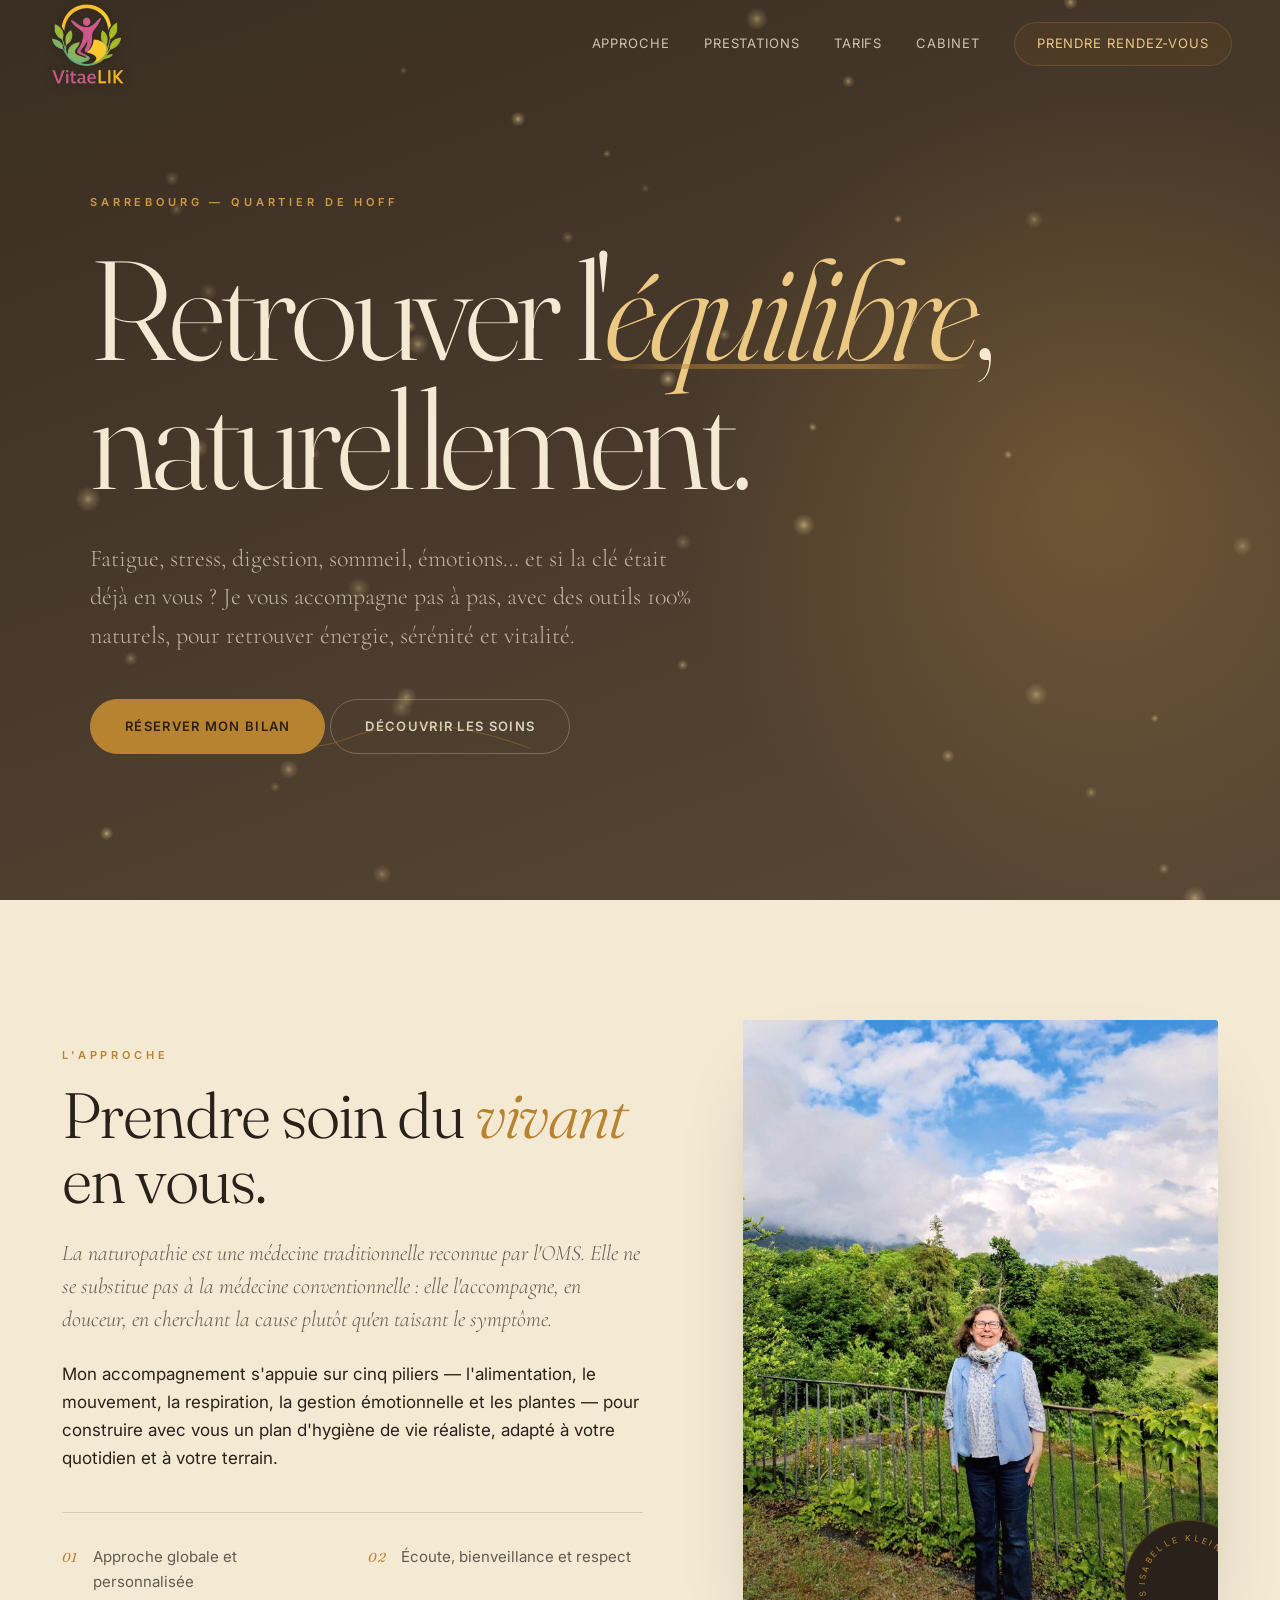
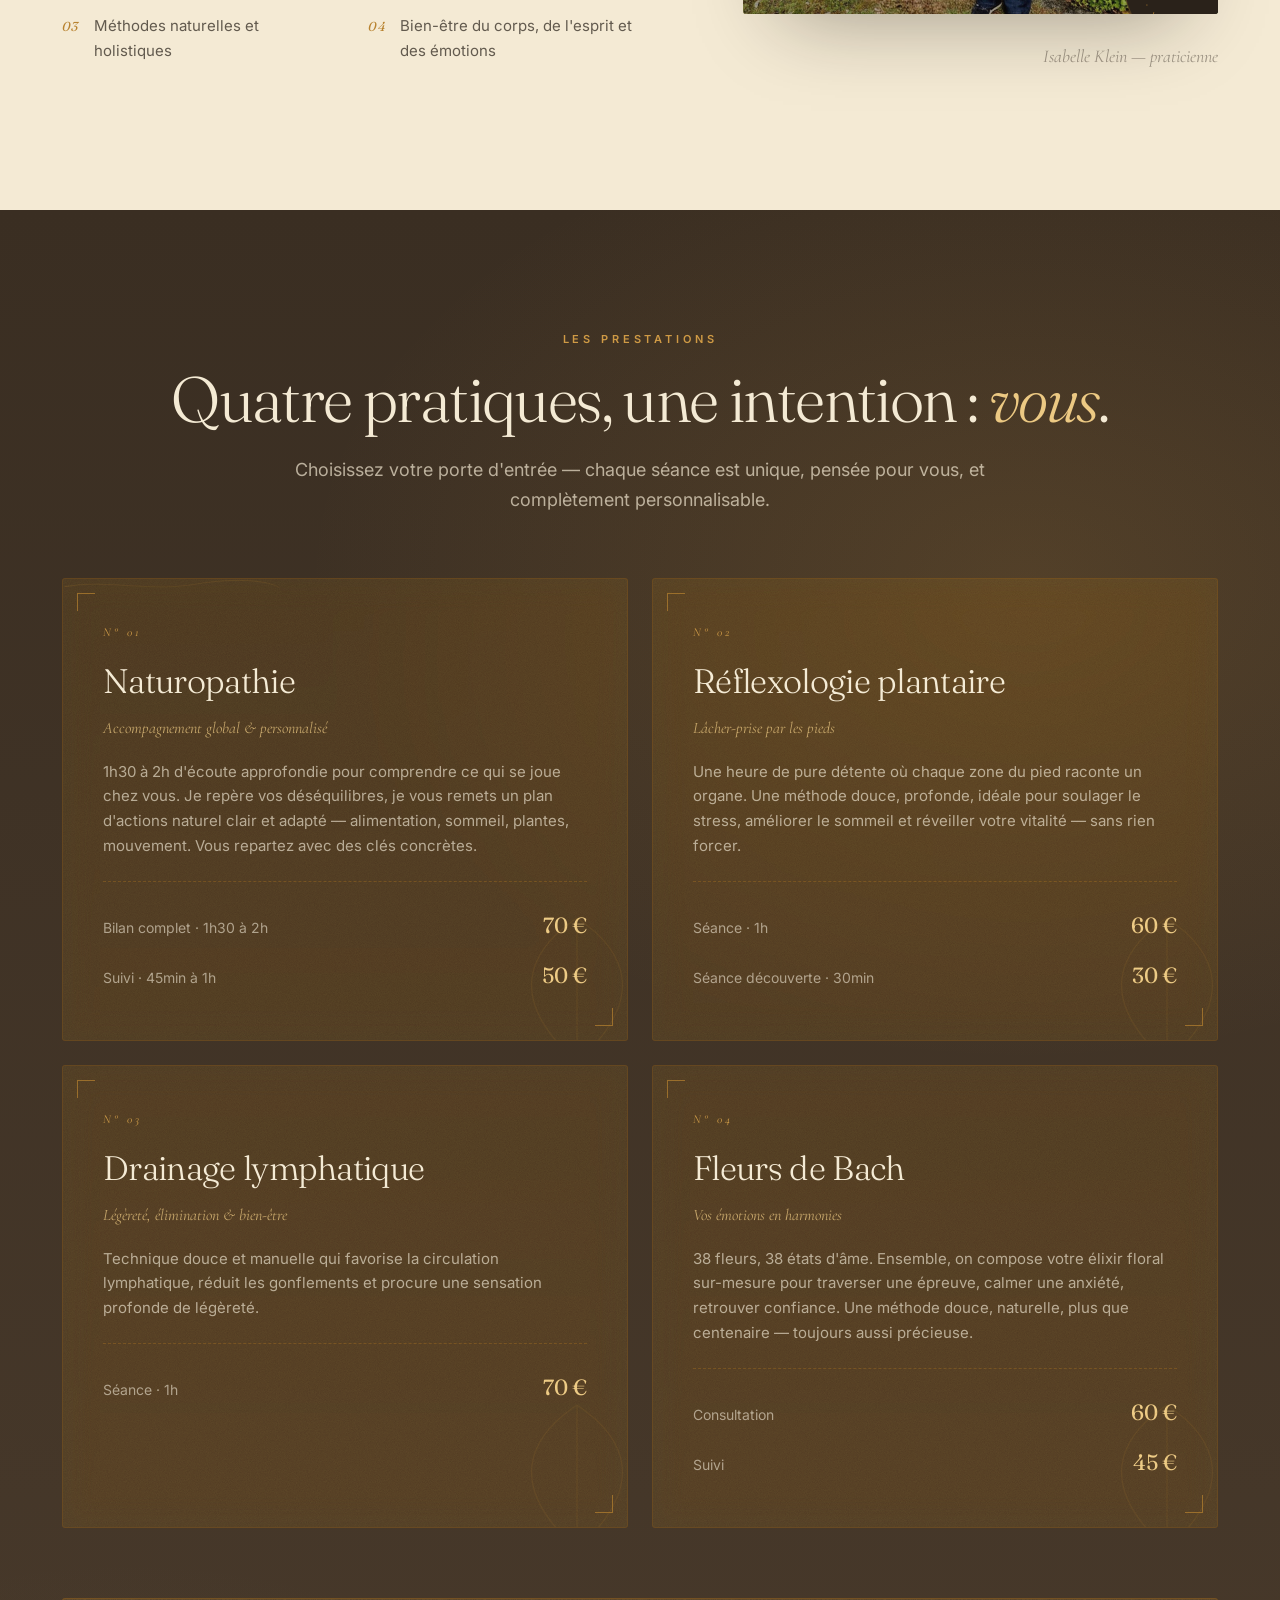
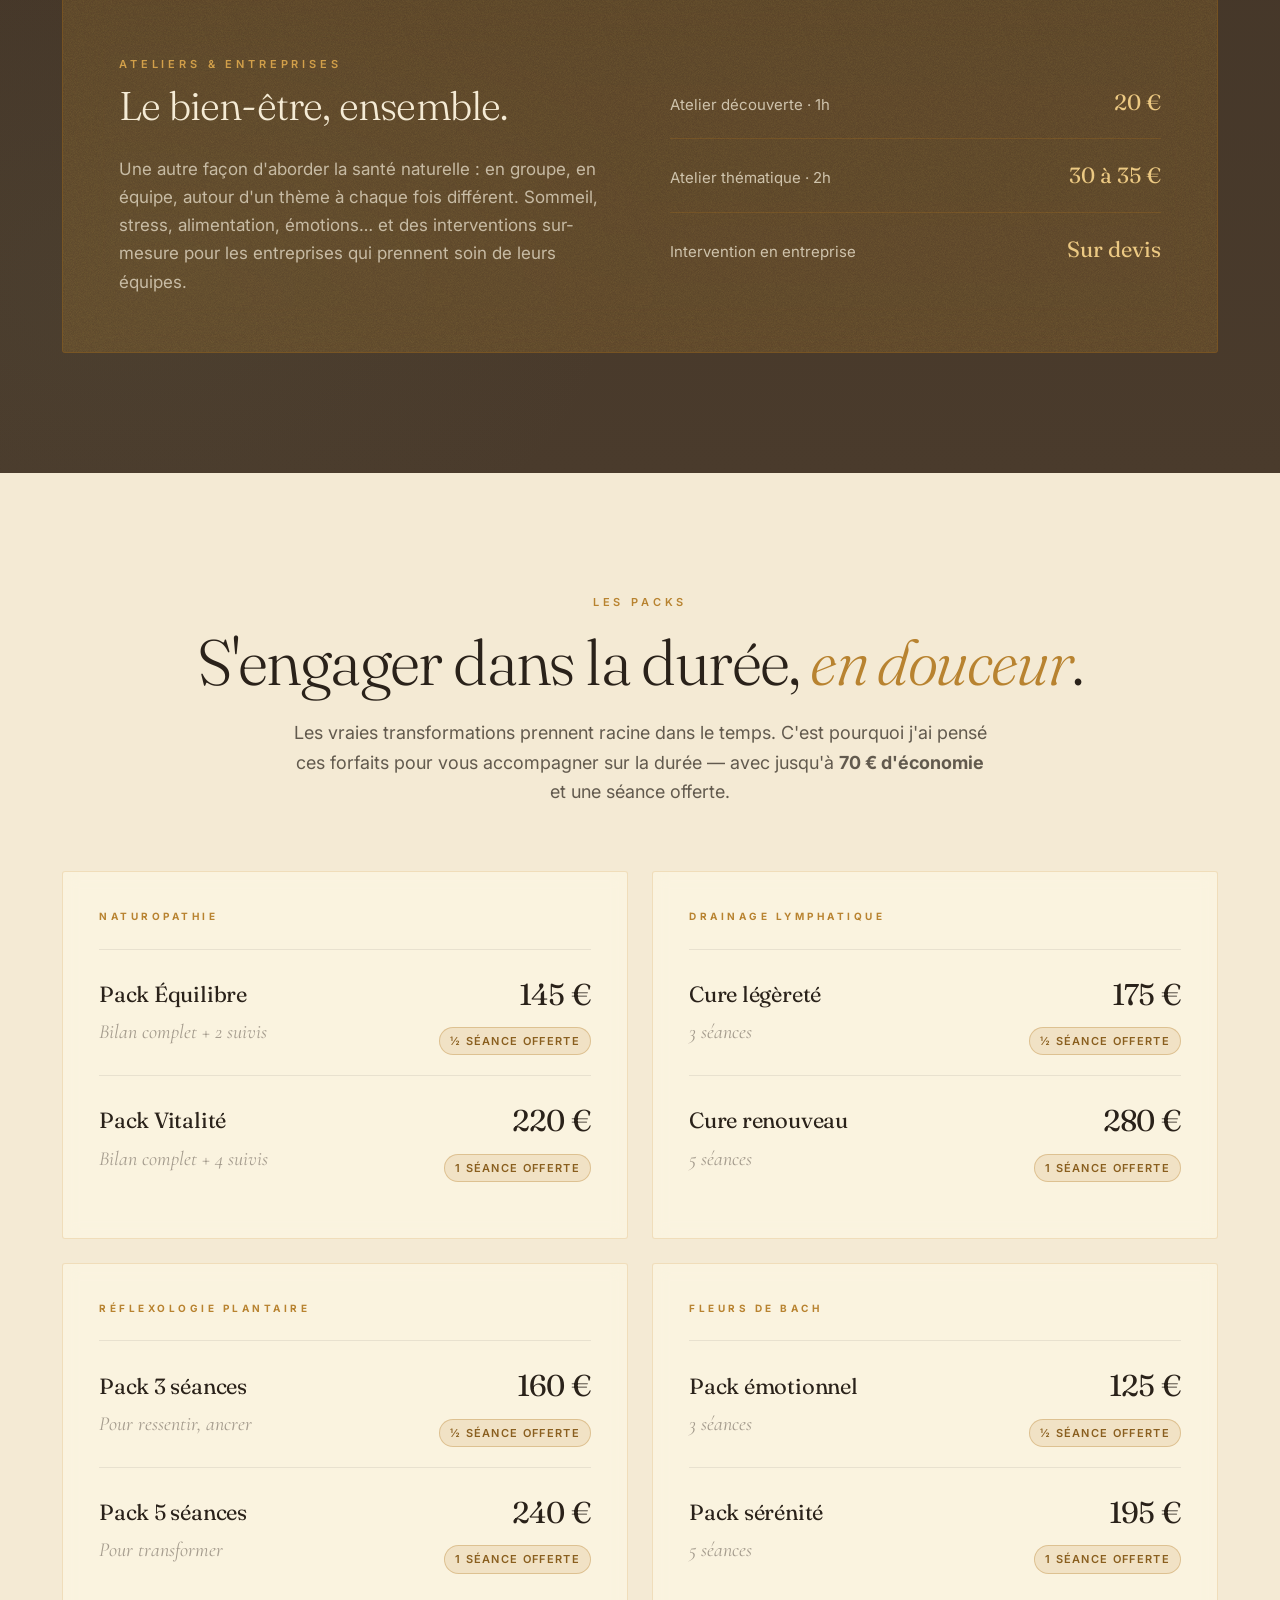
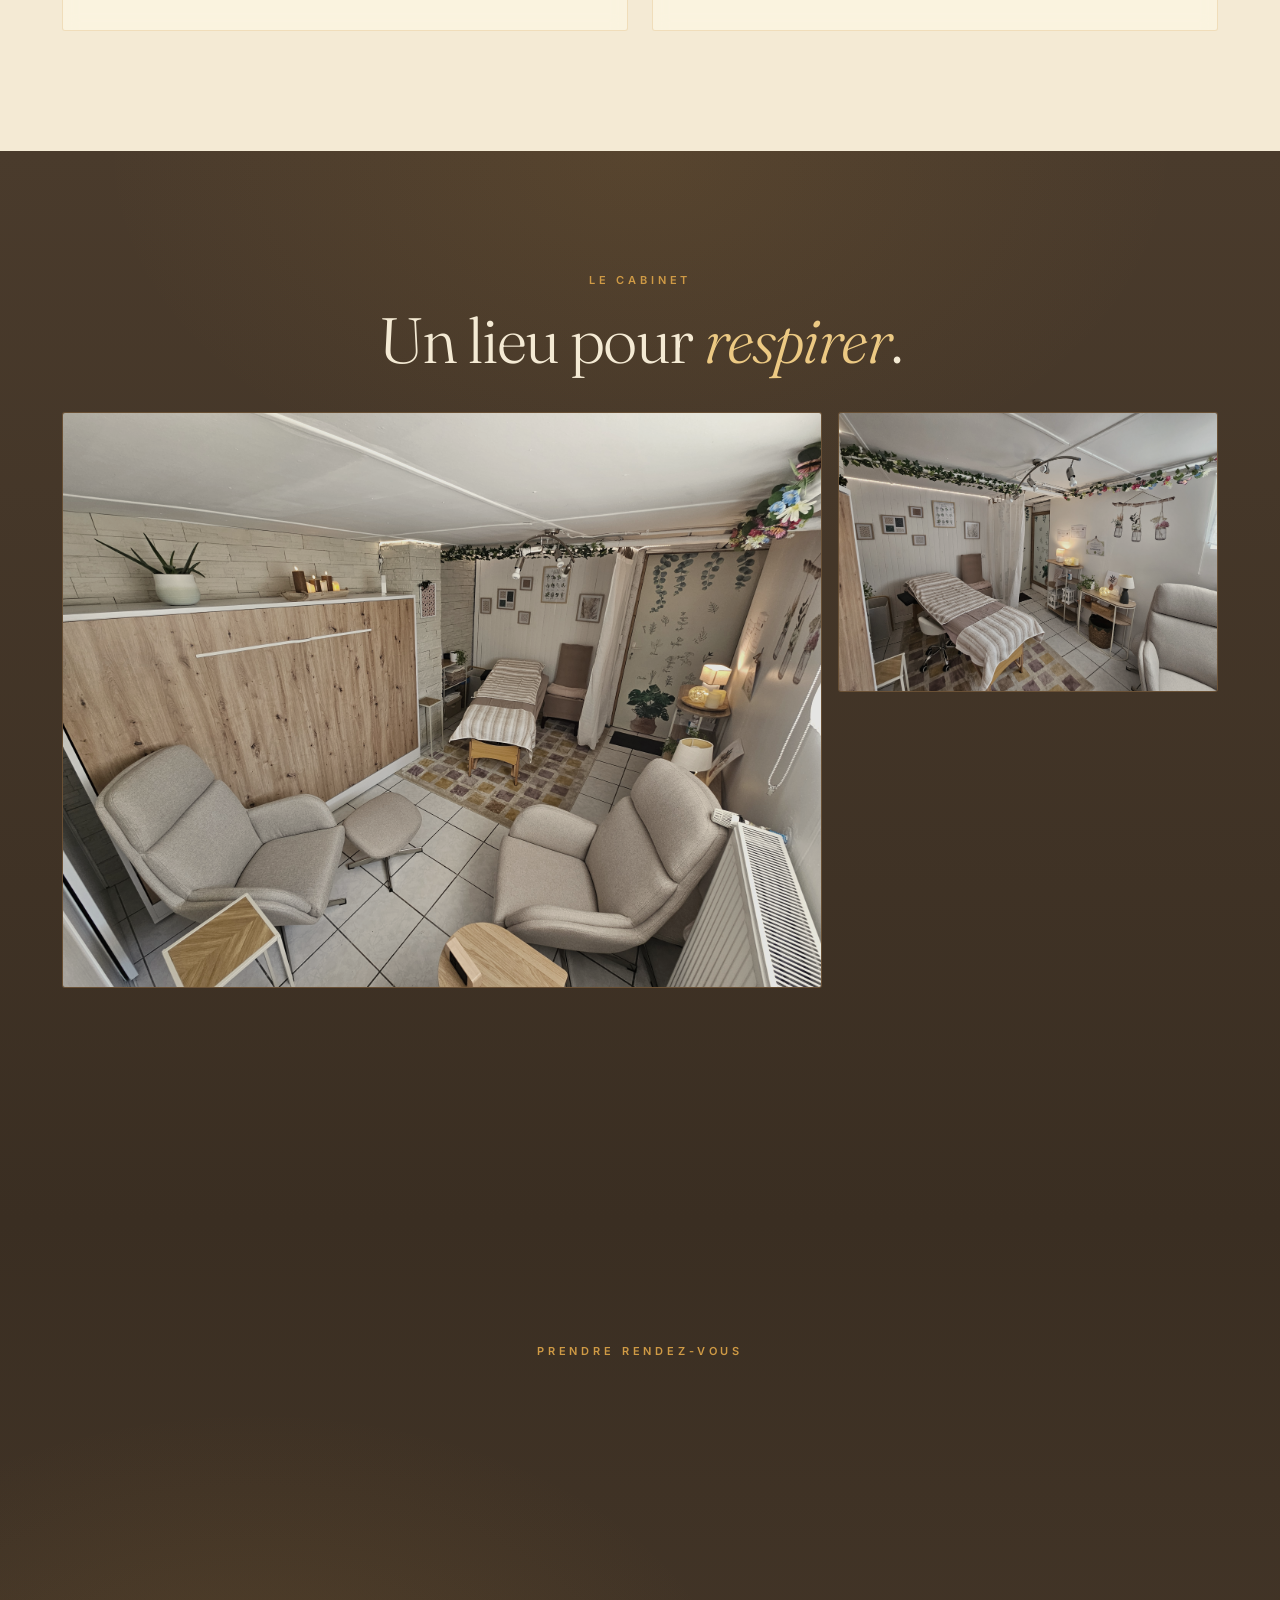
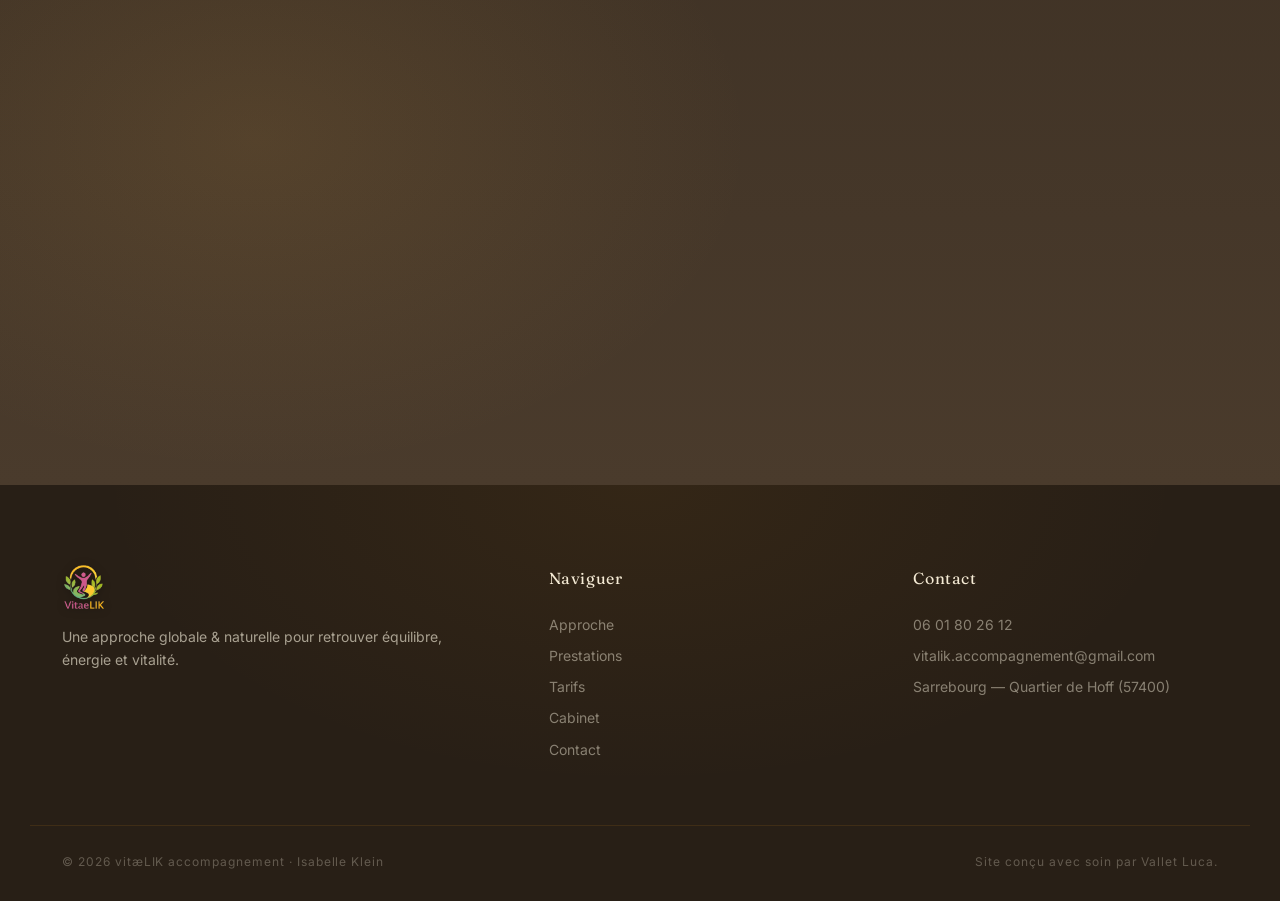
==== index.html @ 21c3e611 "add v4" ====
<!DOCTYPE html>
<html lang="fr">
<head>
  <meta charset="UTF-8" />
  <meta name="viewport" content="width=device-width, initial-scale=1.0" />
  <title>vitæLIK accompagnement — Isabelle Klein · Naturopathie & bien-être · Sarrebourg</title>
  <meta name="description" content="Naturopathie, réflexologie plantaire, drainage lymphatique et Fleurs de Bach à Sarrebourg. Un accompagnement global et naturel pour retrouver équilibre, énergie et vitalité." />
  <link rel="icon" type="image/png" href="img/logo-vitaelik.png" />
  <link rel="preconnect" href="https://fonts.googleapis.com" />
  <link rel="preconnect" href="https://fonts.gstatic.com" crossorigin />
  <link href="https://fonts.googleapis.com/css2?family=Fraunces:opsz,wght@9..144,300;9..144,400;9..144,500;9..144,600&family=Inter:wght@300;400;500;600&family=Cormorant+Garamond:ital,wght@0,300;0,400;1,300&display=swap" rel="stylesheet" />
  <link rel="stylesheet" href="styles.css" />
</head>
<body>

  <!-- Curseur lumineux qui suit la souris -->
  <div class="cursor-light" id="cursorLight" aria-hidden="true"></div>

  <!-- Pollen flottant -->
  <canvas class="pollen-canvas" id="pollenCanvas" aria-hidden="true"></canvas>

  <!-- Grain / texture minérale -->
  <div class="grain" aria-hidden="true"></div>

  <!-- Feuilles flottantes en fond -->
  <div class="leaves-bg" aria-hidden="true">
    <svg class="leaf leaf-1" viewBox="0 0 100 100"><path d="M50 5 C 80 25, 95 55, 50 95 C 5 55, 20 25, 50 5 Z M50 5 L50 95" /></svg>
    <svg class="leaf leaf-2" viewBox="0 0 100 100"><path d="M50 5 C 80 25, 95 55, 50 95 C 5 55, 20 25, 50 5 Z M50 5 L50 95" /></svg>
    <svg class="leaf leaf-3" viewBox="0 0 100 100"><path d="M50 5 C 80 25, 95 55, 50 95 C 5 55, 20 25, 50 5 Z M50 5 L50 95" /></svg>
  </div>

  <!-- Header -->
  <header class="site-header">
    <a href="#accueil" class="brand">
      <img src="img/logo-vitaelik.png" alt="VitaeLIK accompagnement" class="brand-logo" />
    </a>
    <nav class="site-nav">
      <a href="#approche">Approche</a>
      <a href="#prestations">Prestations</a>
      <a href="#tarifs">Tarifs</a>
      <a href="#cabinet">Cabinet</a>
      <a href="#contact" class="nav-cta">Prendre rendez-vous</a>
    </nav>
    <button class="nav-burger" id="navBurger" aria-label="Menu">
      <span></span><span></span><span></span>
    </button>
  </header>

  <!-- HERO -->
  <section class="hero" id="accueil">
    <div class="hero-inner">
      <p class="eyebrow reveal">Sarrebourg — Quartier de Hoff</p>
      <h1 class="hero-title">
        <span class="reveal">Retrouver l'</span><em class="reveal delay-1">équilibre</em><span class="reveal delay-2">,</span><br/>
        <span class="reveal delay-3">naturellement.</span>
      </h1>
      <p class="hero-sub reveal delay-4">
        Fatigue, stress, digestion, sommeil, émotions… et si la clé était déjà en vous&nbsp;? Je vous accompagne pas à pas, avec des outils 100% naturels, pour retrouver énergie, sérénité et vitalité.
      </p>
      <div class="hero-cta reveal delay-5">
        <a href="#contact" class="btn btn-primary">Réserver mon bilan</a>
        <a href="#prestations" class="btn btn-ghost">Découvrir les soins</a>
      </div>

      <!-- Trait dessiné main -->
      <svg class="hand-line hand-line-hero" viewBox="0 0 600 80" aria-hidden="true">
        <path d="M5 50 C 100 10, 200 80, 300 40 S 500 20, 595 55" />
      </svg>
    </div>
  </section>

  <!-- APPROCHE -->
  <section class="section approche" id="approche">
    <div class="container two-col">
      <div class="col-text">
        <p class="eyebrow">L'approche</p>
        <h2 class="section-title">Prendre soin du <em>vivant</em> en vous.</h2>
        <p class="lede">
          La naturopathie est une médecine traditionnelle reconnue par l'OMS. Elle ne se substitue pas à la médecine conventionnelle&nbsp;: elle l'accompagne, en douceur, en cherchant la cause plutôt qu'en taisant le symptôme.
        </p>
        <p>
          Mon accompagnement s'appuie sur cinq piliers — l'alimentation, le mouvement, la respiration, la gestion émotionnelle et les plantes — pour construire avec vous un plan d'hygiène de vie réaliste, adapté à votre quotidien et à votre terrain.
        </p>

        <ul class="pillars">
          <li><span>01</span>Approche globale et personnalisée</li>
          <li><span>02</span>Écoute, bienveillance et respect</li>
          <li><span>03</span>Méthodes naturelles et holistiques</li>
          <li><span>04</span>Bien-être du corps, de l'esprit et des émotions</li>
        </ul>
      </div>

      <div class="col-portrait">
        <div class="portrait-frame">
          <img src="img/IsabelleKlein.jpg" alt="Isabelle Klein, naturopathe à Sarrebourg" />
          <div class="portrait-stamp">
            <svg viewBox="0 0 120 120">
              <defs>
                <path id="circlePath" d="M 60,60 m -48,0 a 48,48 0 1,1 96,0 a 48,48 0 1,1 -96,0" />
              </defs>
              <text font-size="9" letter-spacing="3" fill="currentColor">
                <textPath href="#circlePath">ISABELLE KLEIN · PRATICIENNE · vitæK · SARREBOURG · </textPath>
              </text>
            </svg>
          </div>
        </div>
        <p class="portrait-caption">Isabelle Klein — praticienne</p>
      </div>
    </div>
  </section>

  <!-- PRESTATIONS / CARTES REMEDES -->
  <section class="section prestations" id="prestations">
    <div class="container">
      <p class="eyebrow center">Les prestations</p>
      <h2 class="section-title center">Quatre pratiques, une intention&nbsp;: <em>vous</em>.</h2>
      <p class="section-lede center">Choisissez votre porte d'entrée — chaque séance est unique, pensée pour vous, et complètement personnalisable.</p>

      <svg class="hand-line center-line" viewBox="0 0 400 30" aria-hidden="true">
        <path d="M5 18 C 80 4, 160 28, 240 14 S 380 8, 395 20" />
      </svg>

      <div class="remedies">

        <article class="remedy" data-remedy="naturopathie">
          <div class="remedy-corner"></div>
          <div class="remedy-corner br"></div>
          <span class="remedy-no">N° 01</span>
          <h3>Naturopathie</h3>
          <p class="remedy-sub">Accompagnement global &amp; personnalisé</p>
          <p class="remedy-desc">1h30 à 2h d'écoute approfondie pour comprendre ce qui se joue chez vous. Je repère vos déséquilibres, je vous remets un plan d'actions naturel clair et adapté — alimentation, sommeil, plantes, mouvement. Vous repartez avec des clés concrètes.</p>
          <ul class="remedy-list">
            <li><span>Bilan complet · 1h30 à 2h</span><b>70&nbsp;€</b></li>
            <li><span>Suivi · 45min à 1h</span><b>50&nbsp;€</b></li>
          </ul>
          <svg class="remedy-leaf" viewBox="0 0 100 100" aria-hidden="true"><path d="M50 5 C 80 25, 95 55, 50 95 C 5 55, 20 25, 50 5 Z M50 5 L50 95"/></svg>
          <div class="float-leaves" aria-hidden="true">
            <svg viewBox="0 0 100 100"><path d="M50 5 C 80 25, 95 55, 50 95 C 5 55, 20 25, 50 5 Z M50 5 L50 95"/></svg>
            <svg viewBox="0 0 100 100"><path d="M50 5 C 80 25, 95 55, 50 95 C 5 55, 20 25, 50 5 Z M50 5 L50 95"/></svg>
            <svg viewBox="0 0 100 100"><path d="M50 5 C 80 25, 95 55, 50 95 C 5 55, 20 25, 50 5 Z M50 5 L50 95"/></svg>
            <svg viewBox="0 0 100 100"><path d="M50 5 C 80 25, 95 55, 50 95 C 5 55, 20 25, 50 5 Z M50 5 L50 95"/></svg>
            <svg viewBox="0 0 100 100"><path d="M50 5 C 80 25, 95 55, 50 95 C 5 55, 20 25, 50 5 Z M50 5 L50 95"/></svg>
          </div>
        </article>

        <article class="remedy" data-remedy="reflexologie">
          <div class="remedy-corner"></div>
          <div class="remedy-corner br"></div>
          <span class="remedy-no">N° 02</span>
          <h3>Réflexologie plantaire</h3>
          <p class="remedy-sub">Lâcher-prise par les pieds</p>
          <p class="remedy-desc">Une heure de pure détente où chaque zone du pied raconte un organe. Une méthode douce, profonde, idéale pour soulager le stress, améliorer le sommeil et réveiller votre vitalité — sans rien forcer.</p>
          <ul class="remedy-list">
            <li><span>Séance · 1h</span><b>60&nbsp;€</b></li>
            <li><span>Séance découverte · 30min</span><b>30&nbsp;€</b></li>
          </ul>
          <svg class="remedy-leaf" viewBox="0 0 100 100" aria-hidden="true"><path d="M50 5 C 80 25, 95 55, 50 95 C 5 55, 20 25, 50 5 Z M50 5 L50 95"/></svg>
          <div class="float-leaves" aria-hidden="true">
            <svg viewBox="0 0 100 100"><path d="M50 5 C 80 25, 95 55, 50 95 C 5 55, 20 25, 50 5 Z M50 5 L50 95"/></svg>
            <svg viewBox="0 0 100 100"><path d="M50 5 C 80 25, 95 55, 50 95 C 5 55, 20 25, 50 5 Z M50 5 L50 95"/></svg>
            <svg viewBox="0 0 100 100"><path d="M50 5 C 80 25, 95 55, 50 95 C 5 55, 20 25, 50 5 Z M50 5 L50 95"/></svg>
            <svg viewBox="0 0 100 100"><path d="M50 5 C 80 25, 95 55, 50 95 C 5 55, 20 25, 50 5 Z M50 5 L50 95"/></svg>
            <svg viewBox="0 0 100 100"><path d="M50 5 C 80 25, 95 55, 50 95 C 5 55, 20 25, 50 5 Z M50 5 L50 95"/></svg>
          </div>
        </article>

        <article class="remedy" data-remedy="drainage">
          <div class="remedy-corner"></div>
          <div class="remedy-corner br"></div>
          <span class="remedy-no">N° 03</span>
          <h3>Drainage lymphatique</h3>
          <p class="remedy-sub">Légèreté, élimination &amp; bien-être</p>
          <p class="remedy-desc">Technique douce et manuelle qui favorise la circulation lymphatique, réduit les gonflements et procure une sensation profonde de légèreté.</p>
          <ul class="remedy-list">
            <li><span>Séance · 1h</span><b>70&nbsp;€</b></li>
          </ul>
          <svg class="remedy-leaf" viewBox="0 0 100 100" aria-hidden="true"><path d="M50 5 C 80 25, 95 55, 50 95 C 5 55, 20 25, 50 5 Z M50 5 L50 95"/></svg>
          <div class="float-leaves" aria-hidden="true">
            <svg viewBox="0 0 100 100"><path d="M50 5 C 80 25, 95 55, 50 95 C 5 55, 20 25, 50 5 Z M50 5 L50 95"/></svg>
            <svg viewBox="0 0 100 100"><path d="M50 5 C 80 25, 95 55, 50 95 C 5 55, 20 25, 50 5 Z M50 5 L50 95"/></svg>
            <svg viewBox="0 0 100 100"><path d="M50 5 C 80 25, 95 55, 50 95 C 5 55, 20 25, 50 5 Z M50 5 L50 95"/></svg>
            <svg viewBox="0 0 100 100"><path d="M50 5 C 80 25, 95 55, 50 95 C 5 55, 20 25, 50 5 Z M50 5 L50 95"/></svg>
            <svg viewBox="0 0 100 100"><path d="M50 5 C 80 25, 95 55, 50 95 C 5 55, 20 25, 50 5 Z M50 5 L50 95"/></svg>
          </div>
        </article>

        <article class="remedy" data-remedy="bach">
          <div class="remedy-corner"></div>
          <div class="remedy-corner br"></div>
          <span class="remedy-no">N° 04</span>
          <h3>Fleurs de Bach</h3>
          <p class="remedy-sub">Vos émotions en harmonies</p>
          <p class="remedy-desc">38 fleurs, 38 états d'âme. Ensemble, on compose votre élixir floral sur-mesure pour traverser une épreuve, calmer une anxiété, retrouver confiance. Une méthode douce, naturelle, plus que centenaire — toujours aussi précieuse.</p>
          <ul class="remedy-list">
            <li><span>Consultation</span><b>60&nbsp;€</b></li>
            <li><span>Suivi</span><b>45&nbsp;€</b></li>
          </ul>
          <svg class="remedy-leaf" viewBox="0 0 100 100" aria-hidden="true"><path d="M50 5 C 80 25, 95 55, 50 95 C 5 55, 20 25, 50 5 Z M50 5 L50 95"/></svg>
          <div class="float-leaves" aria-hidden="true">
            <svg viewBox="0 0 100 100"><path d="M50 5 C 80 25, 95 55, 50 95 C 5 55, 20 25, 50 5 Z M50 5 L50 95"/></svg>
            <svg viewBox="0 0 100 100"><path d="M50 5 C 80 25, 95 55, 50 95 C 5 55, 20 25, 50 5 Z M50 5 L50 95"/></svg>
            <svg viewBox="0 0 100 100"><path d="M50 5 C 80 25, 95 55, 50 95 C 5 55, 20 25, 50 5 Z M50 5 L50 95"/></svg>
            <svg viewBox="0 0 100 100"><path d="M50 5 C 80 25, 95 55, 50 95 C 5 55, 20 25, 50 5 Z M50 5 L50 95"/></svg>
            <svg viewBox="0 0 100 100"><path d="M50 5 C 80 25, 95 55, 50 95 C 5 55, 20 25, 50 5 Z M50 5 L50 95"/></svg>
          </div>
        </article>

      </div>

      <div class="ateliers">
        <div class="ateliers-text">
          <p class="eyebrow">Ateliers &amp; entreprises</p>
          <h3>Le bien-être, ensemble.</h3>
          <p>Une autre façon d'aborder la santé naturelle&nbsp;: en groupe, en équipe, autour d'un thème à chaque fois différent. Sommeil, stress, alimentation, émotions… et des interventions sur-mesure pour les entreprises qui prennent soin de leurs équipes.</p>
        </div>
        <ul class="ateliers-list">
          <li><span>Atelier découverte · 1h</span><b>20&nbsp;€</b></li>
          <li><span>Atelier thématique · 2h</span><b>30 à 35&nbsp;€</b></li>
          <li><span>Intervention en entreprise</span><b>Sur devis</b></li>
        </ul>
      </div>
    </div>
  </section>

  <!-- TARIFS / PACKS -->
  <section class="section tarifs" id="tarifs">
    <div class="container">
      <p class="eyebrow center">Les packs</p>
      <h2 class="section-title center">S'engager dans la durée, <em>en douceur</em>.</h2>
      <p class="section-lede center">
        Les vraies transformations prennent racine dans le temps. C'est pourquoi j'ai pensé ces forfaits pour vous accompagner sur la durée — avec jusqu'à <b>70&nbsp;€ d'économie</b> et une séance offerte.
      </p>

      <div class="packs">
        <div class="pack">
          <p class="pack-cat">Naturopathie</p>
          <div class="pack-line">
            <div>
              <h4>Pack Équilibre</h4>
              <span>Bilan complet + 2 suivis</span>
            </div>
            <div class="pack-price"><b>145&nbsp;€</b><em>½ séance offerte</em></div>
          </div>
          <div class="pack-line">
            <div>
              <h4>Pack Vitalité</h4>
              <span>Bilan complet + 4 suivis</span>
            </div>
            <div class="pack-price"><b>220&nbsp;€</b><em>1 séance offerte</em></div>
          </div>
        </div>

        <div class="pack">
          <p class="pack-cat">Drainage lymphatique</p>
          <div class="pack-line">
            <div>
              <h4>Cure légèreté</h4>
              <span>3 séances</span>
            </div>
            <div class="pack-price"><b>175&nbsp;€</b><em>½ séance offerte</em></div>
          </div>
          <div class="pack-line">
            <div>
              <h4>Cure renouveau</h4>
              <span>5 séances</span>
            </div>
            <div class="pack-price"><b>280&nbsp;€</b><em>1 séance offerte</em></div>
          </div>
        </div>

        <div class="pack">
          <p class="pack-cat">Réflexologie plantaire</p>
          <div class="pack-line">
            <div>
              <h4>Pack 3 séances</h4>
              <span>Pour ressentir, ancrer</span>
            </div>
            <div class="pack-price"><b>160&nbsp;€</b><em>½ séance offerte</em></div>
          </div>
          <div class="pack-line">
            <div>
              <h4>Pack 5 séances</h4>
              <span>Pour transformer</span>
            </div>
            <div class="pack-price"><b>240&nbsp;€</b><em>1 séance offerte</em></div>
          </div>
        </div>

        <div class="pack">
          <p class="pack-cat">Fleurs de Bach</p>
          <div class="pack-line">
            <div>
              <h4>Pack émotionnel</h4>
              <span>3 séances</span>
            </div>
            <div class="pack-price"><b>125&nbsp;€</b><em>½ séance offerte</em></div>
          </div>
          <div class="pack-line">
            <div>
              <h4>Pack sérénité</h4>
              <span>5 séances</span>
            </div>
            <div class="pack-price"><b>195&nbsp;€</b><em>1 séance offerte</em></div>
          </div>
        </div>
      </div>
    </div>
  </section>

  <!-- CABINET -->
  <section class="section cabinet" id="cabinet">
    <div class="container">
      <p class="eyebrow center">Le cabinet</p>
      <h2 class="section-title center">Un lieu pour <em>respirer</em>.</h2>

      <div class="gallery">
        <figure class="gallery-item gi-1">
          <img src="img/Bureau1.jpg" alt="Le cabinet vitæK — espace d'accueil" loading="lazy" />
        </figure>
        <figure class="gallery-item gi-2">
          <img src="img/Bureau2.jpg" alt="Le cabinet vitæIK — espace de consultation" loading="lazy" />
        </figure>
        <figure class="gallery-item gi-3">
          <img src="img/Bureau3.jpg" alt="Le cabinet vitæLIK — détail" loading="lazy" />
        </figure>
      </div>

      <p class="cabinet-address">
        Sarrebourg — Quartier de Hoff (57400)
      </p>
    </div>
  </section>

  <!-- CONTACT -->
  <section class="section contact" id="contact">
    <div class="container">
      <p class="eyebrow center">Prendre rendez-vous</p>
      <h2 class="section-title center">Faisons connaissance.</h2>
      <p class="section-lede center">
        Un doute, une question, une envie d'avancer&nbsp;? Le premier pas est souvent le plus simple. Je vous réponds personnellement, sans engagement. La prise de rendez-vous se fait uniquement par téléphone.
      </p>

      <div class="contact-cards">
        <a class="contact-card" href="tel:+33601802612">
          <span class="cc-label">par téléphone</span>
          <span class="cc-value">06 01 80 26 12</span>
          <span class="cc-arrow">→</span>
        </a>
        <a class="contact-card" href="mailto:vitalik.accompagnement@gmail.com">
          <span class="cc-label">par e-mail</span>
          <span class="cc-value">vitalik.accompagnement@gmail.com</span>
          <span class="cc-arrow">→</span>
        </a>
        <a class="contact-card" href="https://maps.google.com/?q=Sarrebourg+Hoff+57400" target="_blank" rel="noopener">
          <span class="cc-label">au cabinet</span>
          <span class="cc-value">Sarrebourg — Quartier de Hoff (57400)</span>
          <span class="cc-arrow">→</span>
        </a>
      </div>

      <p class="disclaimer">
        Les soins proposés ne remplacent en aucun cas un avis ou un traitement médical. Ils s'inscrivent dans une démarche de bien-être et de prévention.
      </p>
    </div>
  </section>

  <footer class="site-footer">
    <div class="container footer-grid">
      <div>
        <img src="img/logo-vitaelik.png" alt="VitaeLIK" class="footer-logo" />
        <p>Une approche globale &amp; naturelle pour retrouver équilibre, énergie et vitalité.</p>
      </div>
      <div>
        <h5>Naviguer</h5>
        <a href="#approche">Approche</a>
        <a href="#prestations">Prestations</a>
        <a href="#tarifs">Tarifs</a>
        <a href="#cabinet">Cabinet</a>
        <a href="#contact">Contact</a>
      </div>
      <div>
        <h5>Contact</h5>
        <a href="tel:+33601802612">06 01 80 26 12</a>
        <a href="mailto:vitalik.accompagnement@gmail.com">vitalik.accompagnement@gmail.com</a>
        <span>Sarrebourg — Quartier de Hoff (57400)</span>
      </div>
    </div>
    <div class="footer-bottom">
      <span>© <span id="year"></span> vitæLIK accompagnement · Isabelle Klein</span>
      <span>Site conçu avec soin par Vallet Luca.</span>
    </div>
  </footer>

  <script src="script.js"></script>
</body>
</html>
---- styles.css ----
/* =========================================================
   vitæLIK — site vitrine
   Thème : verre ambré · typographie éditoriale · noir cassé + crème
   ========================================================= */

:root {
  /* Encre douce — brun chaud, pas noir pur */
  --ink:       #2a221a;
  --ink-70:    rgba(42, 34, 26, .72);
  --ink-40:    rgba(42, 34, 26, .42);
  --ink-15:    rgba(42, 34, 26, .15);

  /* Crèmes / sable chaud */
  --cream:     #f4ead4;
  --cream-2:   #ecdfc1;
  --cream-3:   #e0cfa6;
  --sand:      #d9c7a0;

  /* Ambre adouci — plus miel que vif */
  --amber:        #b88330;
  --amber-rich:   #cf9a45;
  --amber-pale:   #ecc983;
  --amber-deep:   #8a5f1f;
  --amber-border: rgba(184, 131, 48, .28);
  --amber-glass:  rgba(184, 131, 48, .08);

  /* Taupe profond chaud — alternative au noir */
  --taupe:        #3a2e22;
  --taupe-2:      #4a3b2c;
  --taupe-3:      #5a4836;

  /* Mousse, très discrète */
  --moss:         #6e7a5b;
  --moss-pale:    #aab39a;

  --bg: var(--cream);
  --muted: rgba(42, 34, 26, .55);

  --serif:      'Fraunces', 'Cormorant Garamond', Georgia, serif;
  --serif-soft: 'Cormorant Garamond', Georgia, serif;
  --sans:       'Inter', system-ui, -apple-system, sans-serif;

  --container: 1220px;
  --ease: cubic-bezier(.22,.61,.36,1);
}

* { box-sizing: border-box; }
html { scroll-behavior: smooth; }
body {
  margin: 0;
  font-family: var(--sans);
  color: var(--ink);
  background: var(--bg);
  font-size: 17px;
  line-height: 1.65;
  overflow-x: hidden;
  position: relative;
}

img { max-width: 100%; display: block; }
a { color: inherit; text-decoration: none; }

::selection { background: var(--amber-pale); color: var(--ink); }

/* ---------- Fond crème chaud ---------- */
body::before {
  content: '';
  position: fixed; inset: 0;
  background:
    radial-gradient(1100px 700px at 85% 5%, rgba(207, 154, 69, .14) 0%, transparent 60%),
    radial-gradient(900px 600px at 5% 95%, rgba(110, 122, 91, .08) 0%, transparent 55%),
    linear-gradient(180deg, #f4ead4 0%, #e8d9b4 100%);
  z-index: -3;
}

/* Texture grain SVG */
.grain {
  position: fixed; inset: 0;
  pointer-events: none;
  z-index: -2;
  opacity: .35;
  mix-blend-mode: multiply;
  background-image: url("data:image/svg+xml;utf8,<svg xmlns='http://www.w3.org/2000/svg' width='240' height='240'><filter id='n'><feTurbulence type='fractalNoise' baseFrequency='0.85' numOctaves='2' stitchTiles='stitch'/><feColorMatrix values='0 0 0 0 0.42  0 0 0 0 0.30  0 0 0 0 0.15  0 0 0 0.45 0'/></filter><rect width='100%25' height='100%25' filter='url(%23n)'/></svg>");
}

/* ---------- Pollen flottant (canvas) ---------- */
.pollen-canvas {
  position: fixed;
  inset: 0;
  width: 100%;
  height: 100%;
  pointer-events: none;
  z-index: 1;
  mix-blend-mode: screen;
  opacity: .85;
}
@media (prefers-reduced-motion: reduce) { .pollen-canvas { display: none; } }

/* Lumière mielée qui suit la souris */
.cursor-light {
  position: fixed;
  top: 0; left: 0;
  width: 720px; height: 720px;
  pointer-events: none;
  z-index: -1;
  background: radial-gradient(circle at center,
    rgba(236, 201, 131, .35) 0%,
    rgba(236, 201, 131, .12) 30%,
    rgba(236, 201, 131, 0) 65%);
  transform: translate(-50%, -50%);
  mix-blend-mode: multiply;
  will-change: transform;
}
@media (hover: none) { .cursor-light { display: none; } }

/* Feuilles de fond animées */
.leaves-bg {
  position: fixed; inset: 0;
  pointer-events: none;
  z-index: -1;
  overflow: hidden;
}
.leaves-bg .leaf {
  position: absolute;
  fill: none;
  stroke: var(--moss);
  stroke-width: .8;
  opacity: .14;
}
.leaf path { stroke-linecap: round; }
.leaf-1 { width: 320px; height: 320px; top: 8%; left: -80px; transform: rotate(-25deg); animation: drift 22s ease-in-out infinite; }
.leaf-2 { width: 260px; height: 260px; top: 55%; right: -60px; transform: rotate(35deg); animation: drift 28s ease-in-out infinite reverse; }
.leaf-3 { width: 200px; height: 200px; bottom: 5%; left: 30%; transform: rotate(15deg); animation: drift 26s ease-in-out infinite 4s; }

@keyframes drift {
  0%, 100% { transform: translate(0, 0) rotate(var(--r, 0deg)); }
  50% { transform: translate(20px, -30px) rotate(calc(var(--r, 0deg) + 8deg)); }
}

/* ---------- Header ---------- */
.site-header {
  position: fixed;
  top: 0; left: 0; right: 0;
  z-index: 100;
  display: flex;
  align-items: center;
  justify-content: space-between;
  padding: 4px 48px;
  transition: background .4s var(--ease), backdrop-filter .4s var(--ease), padding .3s var(--ease), border-color .4s var(--ease);
  border-bottom: 1px solid transparent;
}
.site-header.scrolled {
  background: rgba(58, 46, 34, .88);
  backdrop-filter: blur(18px) saturate(120%);
  -webkit-backdrop-filter: blur(18px) saturate(120%);
  border-bottom: 1px solid rgba(184, 131, 48, .22);
  padding: 3px 48px;
}
.brand-logo {
  height: 80px; width: auto;
  transition: height .3s var(--ease);
  filter: drop-shadow(0 1px 6px rgba(0,0,0,.25));
}
.site-header.scrolled .brand-logo { height: 56px; }

/* On hero (dark bg) logo always white; on scroll header too */
.site-nav { display: flex; align-items: center; gap: 34px; }
.site-nav a {
  font-size: 13px;
  letter-spacing: .07em;
  text-transform: uppercase;
  color: rgba(253, 246, 227, .75);
  position: relative;
  padding: 6px 0;
  transition: color .25s var(--ease);
}
.site-nav a::after {
  content: ''; position: absolute; left: 0; right: 100%; bottom: 0;
  height: 1px; background: var(--amber-rich);
  transition: right .35s var(--ease);
}
@media (hover: hover) {
  .site-nav a:hover { color: var(--cream); }
  .site-nav a:hover::after { right: 0; }
}

.nav-cta {
  border: 1px solid var(--amber-border) !important;
  color: var(--amber-pale) !important;
  padding: 10px 22px !important;
  border-radius: 100px;
  transition: all .3s var(--ease) !important;
  background: rgba(192, 125, 26, .08) !important;
}
.nav-cta::after { display: none; }
.nav-cta:hover {
  background: var(--amber) !important;
  color: var(--ink) !important;
  border-color: var(--amber) !important;
}

.nav-burger { display: none; }

/* ---------- Sections ---------- */
.container { max-width: var(--container); margin: 0 auto; padding: 0 32px; }

.section { padding: 120px 0; position: relative; }

/* Sections alternées douces */
.approche { background: transparent; }
.prestations {
  background: linear-gradient(180deg, var(--taupe) 0%, var(--taupe-2) 100%);
  position: relative;
  overflow: hidden;
}
.prestations::before {
  content: '';
  position: absolute; inset: 0;
  background:
    radial-gradient(1200px 800px at 80% 20%, rgba(207, 154, 69, .15) 0%, transparent 60%),
    radial-gradient(900px 600px at 10% 90%, rgba(110, 122, 91, .08) 0%, transparent 55%);
  pointer-events: none;
}
.tarifs { background: transparent; }
.cabinet {
  background: linear-gradient(180deg, var(--taupe-2) 0%, var(--taupe) 100%);
  overflow: hidden;
  position: relative;
}
.cabinet::before {
  content: '';
  position: absolute; inset: 0;
  background: radial-gradient(900px 600px at 50% 0%, rgba(207, 154, 69, .10) 0%, transparent 60%);
  pointer-events: none;
}
.contact {
  background: linear-gradient(180deg, var(--taupe) 0%, var(--taupe-2) 100%);
  overflow: hidden;
}
.contact::before {
  content: '';
  position: absolute; inset: 0;
  background: radial-gradient(900px 600px at 20% 60%, rgba(207, 154, 69, .12) 0%, transparent 55%);
  pointer-events: none;
}

/* Couleurs des textes selon contexte */
.prestations .eyebrow,
.cabinet .eyebrow,
.contact .eyebrow { color: var(--amber-rich); }

.prestations .section-title,
.cabinet .section-title,
.contact .section-title { color: var(--cream); }

.prestations .section-title em,
.cabinet .section-title em,
.contact .section-title em { color: var(--amber-pale); }

.prestations .section-lede,
.cabinet .section-lede,
.contact .section-lede { color: rgba(244, 234, 212, .68); }

.eyebrow {
  font-family: var(--sans);
  font-size: 11px;
  letter-spacing: .35em;
  text-transform: uppercase;
  color: var(--amber);
  margin: 0 0 18px;
  font-weight: 600;
}
.eyebrow.center { text-align: center; }

.section-title {
  font-family: var(--serif);
  font-weight: 300;
  font-size: clamp(36px, 5vw, 68px);
  line-height: 1.02;
  letter-spacing: -.025em;
  color: var(--ink);
  margin: 0 0 24px;
}
.section-title em {
  font-style: italic;
  color: var(--amber);
  font-weight: 300;
}
.section-title.center { text-align: center; }

.section-lede {
  max-width: 700px;
  font-size: 18px;
  color: var(--ink-70);
  margin: 0 auto 64px;
}
.section-lede.center { text-align: center; }

.lede {
  font-family: var(--serif-soft);
  font-size: 22px;
  font-style: italic;
  font-weight: 300;
  line-height: 1.5;
  color: var(--ink-70);
  margin: 0 0 24px;
}

/* ---------- HERO — dégradé taupe chaud vers crème ---------- */
.hero {
  min-height: 100vh;
  display: flex;
  align-items: center;
  padding: 140px 48px 100px;
  position: relative;
  background: linear-gradient(160deg, var(--taupe) 0%, var(--taupe-2) 55%, var(--taupe-3) 100%);
  overflow: hidden;
}

/* Halo mielé derrière le titre */
.hero::after {
  content: '';
  position: absolute;
  top: 5%; left: 50%;
  width: 900px; height: 900px;
  background: radial-gradient(circle, rgba(207, 154, 69, .26) 0%, rgba(207, 154, 69, 0) 65%);
  pointer-events: none;
  z-index: 0;
}

.hero-inner {
  max-width: 1100px;
  margin: 0 auto;
  width: 100%;
  position: relative;
  z-index: 1;
}

.hero .eyebrow { color: var(--amber-rich); }

.hero-title {
  font-family: var(--serif);
  font-weight: 300;
  font-size: clamp(60px, 11vw, 150px);
  line-height: .92;
  letter-spacing: -.04em;
  margin: 16px 0 36px;
  color: var(--cream);
}
.hero-title em {
  font-style: italic;
  color: var(--amber-pale);
  position: relative;
}
.hero-title em::after {
  content: '';
  position: absolute;
  left: 0; right: 0; bottom: 4%;
  height: 5px;
  background: linear-gradient(90deg, transparent, var(--amber) 25%, var(--amber-rich) 70%, transparent);
  opacity: .5;
  transform-origin: left;
  animation: underline 1.6s var(--ease) .9s both;
}
@keyframes underline { from { transform: scaleX(0); } to { transform: scaleX(1); } }

.hero-sub {
  font-family: var(--serif-soft);
  font-size: clamp(18px, 2vw, 24px);
  font-weight: 300;
  max-width: 620px;
  color: rgba(253, 246, 227, .65);
  line-height: 1.6;
  margin: 0 0 44px;
}

.hero-cta { display: flex; flex-direction: row; flex-wrap: nowrap; align-items: center; gap: 20px; }

.btn {
  display: inline-flex;
  align-items: center;
  justify-content: center;
  gap: 8px;
  padding: 16px 34px;
  font-size: 13px;
  letter-spacing: .1em;
  text-transform: uppercase;
  border-radius: 100px;
  transition: all .35s var(--ease);
  cursor: pointer;
  border: 1px solid transparent;
  font-weight: 600;
}
.btn-primary {
  background: var(--amber);
  color: var(--ink);
  border-color: var(--amber);
}
.btn-primary:hover {
  background: var(--amber-rich);
  border-color: var(--amber-rich);
  transform: translateY(-2px);
  box-shadow: 0 20px 40px -18px rgba(192, 125, 26, .55);
}
.btn-ghost {
  background: transparent;
  color: rgba(253, 246, 227, .8);
  border-color: rgba(253, 246, 227, .25);
}
.btn-ghost:hover {
  background: rgba(253, 246, 227, .08);
  border-color: rgba(253, 246, 227, .5);
  color: var(--cream);
}

.hand-line { position: absolute; pointer-events: none; }
.hand-line path {
  fill: none;
  stroke: var(--amber);
  stroke-width: 1.5;
  stroke-linecap: round;
  stroke-dasharray: 1500;
  stroke-dashoffset: 1500;
  opacity: .45;
}
.hand-line.in-view path { animation: draw 2.2s var(--ease) forwards; }
@keyframes draw { to { stroke-dashoffset: 0; } }

.hand-line-hero {
  width: 380px; height: 50px;
  bottom: -10px; left: 6%;
}
.center-line {
  display: block;
  width: 220px; height: 30px;
  margin: -8px auto 56px;
}

.hero-scroll {
  position: absolute;
  bottom: 36px;
  left: 50%;
  transform: translateX(-50%);
  display: flex;
  flex-direction: column;
  align-items: center;
  gap: 12px;
  font-size: 10px;
  letter-spacing: .35em;
  text-transform: uppercase;
  color: rgba(253, 246, 227, .35);
}
.scroll-bar {
  width: 1px; height: 50px;
  background: linear-gradient(180deg, rgba(192, 125, 26, .5), transparent);
  position: relative;
  overflow: hidden;
}
.scroll-bar::after {
  content: '';
  position: absolute;
  top: -20px; left: 0; right: 0;
  height: 20px;
  background: var(--amber-rich);
  animation: scrollDot 2.4s var(--ease) infinite;
}
@keyframes scrollDot { 0% { top: -20px; } 100% { top: 50px; } }

/* ---------- APPROCHE — section crème ---------- */
.two-col {
  display: grid;
  grid-template-columns: 1.1fr .9fr;
  gap: 100px;
  align-items: center;
}

.col-portrait { position: relative; }
.portrait-frame {
  position: relative;
  aspect-ratio: 4 / 5;
  border-radius: 3px;
  overflow: hidden;
  background: var(--cream-3);
  box-shadow: 0 40px 80px -40px rgba(22, 18, 13, .40);
}
.portrait-frame::before {
  content: '';
  position: absolute; inset: 0;
  background: linear-gradient(180deg, transparent 55%, rgba(22, 18, 13, .35));
  z-index: 1;
}
.portrait-frame img { width: 100%; height: 100%; object-fit: cover; transition: transform 1.2s var(--ease); filter: sepia(.12) saturate(.95); }
.col-portrait:hover .portrait-frame img { transform: scale(1.04); }

.portrait-stamp {
  position: absolute;
  bottom: -36px; right: -36px;
  width: 130px; height: 130px;
  background: var(--ink);
  border: 1px solid var(--amber-border);
  border-radius: 50%;
  display: flex;
  align-items: center;
  justify-content: center;
  color: var(--amber);
  animation: rotate 30s linear infinite;
  z-index: 2;
}
.portrait-stamp svg { width: 110px; height: 110px; }
@keyframes rotate { to { transform: rotate(360deg); } }

.portrait-caption {
  font-family: var(--serif-soft);
  font-style: italic;
  font-size: 18px;
  color: var(--ink-40);
  margin-top: 28px;
  text-align: right;
}

.pillars {
  list-style: none;
  padding: 0;
  margin: 40px 0 0;
  display: grid;
  grid-template-columns: 1fr 1fr;
  gap: 20px 32px;
  border-top: 1px solid var(--ink-15);
  padding-top: 32px;
}
.pillars li {
  font-size: 15px;
  color: var(--ink-70);
  display: flex;
  align-items: baseline;
  gap: 14px;
}
.pillars li span {
  font-family: var(--serif);
  font-style: italic;
  font-size: 13px;
  color: var(--amber);
  letter-spacing: .1em;
}

/* ---------- PRESTATIONS / Cartes de remèdes — verre ambré ---------- */
.remedies {
  display: grid;
  grid-template-columns: repeat(2, 1fr);
  gap: 24px;
  margin-top: 24px;
}

.remedy {
  position: relative;
  padding: 44px 40px 40px;
  background: rgba(192, 125, 26, .07);
  border: 1px solid rgba(192, 125, 26, .22);
  border-radius: 3px;
  overflow: hidden;
  backdrop-filter: blur(14px) saturate(130%);
  -webkit-backdrop-filter: blur(14px) saturate(130%);
  transition: transform .5s var(--ease), box-shadow .5s var(--ease), border-color .5s var(--ease), background .5s var(--ease);
  cursor: default;
}
.remedy::before {
  content: '';
  position: absolute; inset: 0;
  background-image: url("data:image/svg+xml;utf8,<svg xmlns='http://www.w3.org/2000/svg' width='200' height='200'><filter id='n'><feTurbulence type='fractalNoise' baseFrequency='1.1' numOctaves='2' stitchTiles='stitch'/><feColorMatrix values='0 0 0 0 0.75  0 0 0 0 0.55  0 0 0 0 0.15  0 0 0 0.25 0'/></filter><rect width='100%25' height='100%25' filter='url(%23n)'/></svg>");
  opacity: .35;
  mix-blend-mode: screen;
  pointer-events: none;
}
.remedy:hover {
  transform: translateY(-8px);
  box-shadow: 0 30px 60px -20px rgba(192, 125, 26, .3), 0 0 0 1px rgba(192, 125, 26, .35);
  background: rgba(192, 125, 26, .12);
  border-color: rgba(192, 125, 26, .45);
}

.remedy-corner {
  position: absolute;
  top: 14px; left: 14px;
  width: 18px; height: 18px;
  border-top: 1px solid var(--amber);
  border-left: 1px solid var(--amber);
  opacity: .7;
}
.remedy-corner.br {
  top: auto; left: auto;
  bottom: 14px; right: 14px;
  border: 0;
  border-bottom: 1px solid var(--amber);
  border-right: 1px solid var(--amber);
  opacity: .7;
}

.remedy-no {
  display: block;
  font-family: var(--serif-soft);
  font-style: italic;
  font-size: 12px;
  letter-spacing: .25em;
  text-transform: uppercase;
  color: var(--amber-rich);
  margin-bottom: 10px;
}
.remedy h3 {
  font-family: var(--serif);
  font-weight: 300;
  font-size: 34px;
  margin: 0 0 6px;
  color: var(--cream);
  letter-spacing: -.02em;
}
.remedy-sub {
  font-family: var(--serif-soft);
  font-style: italic;
  font-size: 16px;
  color: var(--amber-pale);
  opacity: .75;
  margin: 0 0 18px;
}
.remedy-desc {
  font-size: 15px;
  color: rgba(253, 246, 227, .60);
  line-height: 1.65;
  margin: 0 0 22px;
}
.remedy-list {
  list-style: none;
  padding: 18px 0 0;
  margin: 0;
  border-top: 1px dashed rgba(192, 125, 26, .3);
}
.remedy-list li {
  display: flex;
  justify-content: space-between;
  align-items: baseline;
  font-size: 14px;
  padding: 7px 0;
  color: rgba(253, 246, 227, .55);
}
.remedy-list b {
  font-family: var(--serif);
  font-weight: 400;
  font-size: 22px;
  color: var(--amber-pale);
  letter-spacing: -.01em;
}

.remedy-leaf {
  position: absolute;
  right: -30px; bottom: -30px;
  width: 160px; height: 160px;
  fill: none;
  stroke: var(--amber);
  stroke-width: .8;
  opacity: .12;
  transition: transform .9s var(--ease), opacity .5s var(--ease);
  pointer-events: none;
}
.remedy:hover .remedy-leaf {
  transform: rotate(-12deg) translate(-6px, -10px);
  opacity: .32;
}

/* Feuilles flottantes au hover sur les cartes remèdes */
.float-leaves {
  position: absolute;
  inset: 0;
  pointer-events: none;
  overflow: hidden;
  opacity: 0;
  transition: opacity .5s var(--ease);
}
.remedy:hover .float-leaves { opacity: 1; }

.float-leaves svg {
  position: absolute;
  width: 22px; height: 22px;
  fill: none;
  stroke: var(--amber-pale);
  stroke-width: 1;
  opacity: 0;
  animation: floatLeaf 6s ease-in-out infinite;
}
.float-leaves svg:nth-child(1) { left: 12%; bottom: -10px; animation-delay: 0s;   --rot: -20deg; }
.float-leaves svg:nth-child(2) { left: 38%; bottom: -10px; animation-delay: 1.2s; --rot: 14deg;  width: 18px; height: 18px; }
.float-leaves svg:nth-child(3) { left: 64%; bottom: -10px; animation-delay: 2.4s; --rot: -8deg;  width: 26px; height: 26px; }
.float-leaves svg:nth-child(4) { left: 86%; bottom: -10px; animation-delay: 3.6s; --rot: 25deg; }
.float-leaves svg:nth-child(5) { left: 26%; bottom: -10px; animation-delay: 4.8s; --rot: -15deg; width: 16px; height: 16px; }

@keyframes floatLeaf {
  0%   { transform: translateY(0)     rotate(var(--rot, 0deg)); opacity: 0; }
  15%  { opacity: .7; }
  85%  { opacity: .6; }
  100% { transform: translateY(-320px) translateX(20px) rotate(calc(var(--rot, 0deg) + 80deg)); opacity: 0; }
}

/* ---------- ATELIERS ---------- */
.ateliers {
  margin-top: 70px;
  display: grid;
  grid-template-columns: 1fr 1fr;
  gap: 60px;
  align-items: center;
  padding: 56px 56px;
  background: rgba(192, 125, 26, .12);
  border: 1px solid rgba(192, 125, 26, .3);
  backdrop-filter: blur(20px);
  -webkit-backdrop-filter: blur(20px);
  border-radius: 3px;
  position: relative;
  overflow: hidden;
  color: var(--cream);
}
.ateliers::before {
  content: '';
  position: absolute; inset: 0;
  background-image: url("data:image/svg+xml;utf8,<svg xmlns='http://www.w3.org/2000/svg' width='200' height='200'><filter id='n'><feTurbulence type='fractalNoise' baseFrequency='1.4' numOctaves='2' stitchTiles='stitch'/><feColorMatrix values='0 0 0 0 0.80  0 0 0 0 0.55  0 0 0 0 0.10  0 0 0 0.15 0'/></filter><rect width='100%25' height='100%25' filter='url(%23n)'/></svg>");
  pointer-events: none;
  mix-blend-mode: screen;
}
.ateliers-text .eyebrow { color: var(--amber-rich); }
.ateliers-text h3 {
  font-family: var(--serif);
  font-weight: 300;
  font-size: 40px;
  margin: 0 0 16px;
  letter-spacing: -.02em;
  color: var(--cream);
}
.ateliers-text p { color: rgba(253, 246, 227, .65); margin: 0; }

.ateliers-list {
  list-style: none;
  padding: 0;
  margin: 0;
  position: relative;
}
.ateliers-list li {
  display: flex;
  justify-content: space-between;
  align-items: baseline;
  padding: 18px 0;
  border-bottom: 1px solid rgba(192, 125, 26, .2);
  font-size: 15px;
  color: rgba(253, 246, 227, .70);
}
.ateliers-list li:last-child { border-bottom: 0; }
.ateliers-list b {
  font-family: var(--serif);
  font-weight: 400;
  font-size: 22px;
  color: var(--amber-pale);
}

/* ---------- TARIFS / PACKS — section crème ---------- */
.packs {
  display: grid;
  grid-template-columns: 1fr 1fr;
  gap: 24px;
}
.pack {
  background: rgba(253, 246, 227, .75);
  border: 1px solid rgba(192, 125, 26, .18);
  backdrop-filter: blur(8px);
  border-radius: 3px;
  padding: 36px 36px;
  transition: all .5s var(--ease);
  position: relative;
  overflow: hidden;
}
.pack::after {
  content: '';
  position: absolute;
  top: 0; left: 0; right: 0;
  height: 2px;
  background: linear-gradient(90deg, transparent, var(--amber), transparent);
  opacity: 0;
  transition: opacity .4s var(--ease);
}
.pack:hover {
  background: rgba(253, 246, 227, .95);
  border-color: var(--amber-border);
  transform: translateY(-5px);
  box-shadow: 0 28px 50px -20px rgba(22, 18, 13, .18);
}
.pack:hover::after { opacity: 1; }

.pack-cat {
  font-family: var(--sans);
  font-size: 10px;
  letter-spacing: .35em;
  text-transform: uppercase;
  color: var(--amber);
  margin: 0 0 24px;
  font-weight: 700;
}
.pack-line {
  display: flex;
  justify-content: space-between;
  align-items: center;
  padding: 20px 0;
  border-top: 1px solid rgba(22, 18, 13, .08);
}
.pack-line h4 {
  font-family: var(--serif);
  font-weight: 400;
  font-size: 22px;
  margin: 0 0 4px;
  letter-spacing: -.01em;
  color: var(--ink);
}
.pack-line span {
  font-size: 20px;
  color: var(--ink-40);
  font-style: italic;
  font-family: var(--serif-soft);
}
.pack-price { text-align: right; }
.pack-price b {
  display: block;
  font-family: var(--serif);
  font-weight: 400;
  font-size: 30px;
  color: var(--ink);
  letter-spacing: -.025em;
}
.pack-price em {
  display: inline-block;
  font-size: 11px;
  font-style: normal;
  letter-spacing: .12em;
  text-transform: uppercase;
  color: var(--amber-deep);
  background: rgba(184, 131, 48, .15);
  border: 1px solid rgba(184, 131, 48, .35);
  padding: 4px 10px;
  border-radius: 100px;
  margin-top: 8px;
  font-weight: 600;
}

/* ---------- CABINET — section sombre ---------- */
.gallery {
  display: grid;
  grid-template-columns: 2fr 1fr;
  grid-template-rows: repeat(2, 280px);
  gap: 16px;
  margin-top: 40px;
}
.gallery-item {
  margin: 0;
  overflow: hidden;
  border-radius: 3px;
  position: relative;
  background: var(--taupe-3);
  border: 1px solid rgba(184, 131, 48, .15);
}
.gi-1 { grid-row: span 2; }
.gallery-item img {
  width: 100%; height: 100%;
  object-fit: cover;
  transition: transform 1.4s var(--ease), filter .6s var(--ease);
  filter: sepia(.2) saturate(.8) brightness(.9);
}
.gallery-item:hover img { transform: scale(1.06); filter: sepia(.05) saturate(1.05) brightness(.95); }

.cabinet-address {
  text-align: center;
  margin-top: 56px;
  font-family: var(--serif-soft);
  font-style: italic;
  font-size: 22px;
  color: rgba(253, 246, 227, .5);
}

/* ---------- CONTACT — section sombre ---------- */
.contact-cards {
  display: grid;
  grid-template-columns: repeat(3, 1fr);
  gap: 20px;
  margin-top: 56px;
}
.contact-card {
  position: relative;
  padding: 38px 32px;
  background: rgba(192, 125, 26, .06);
  border: 1px solid rgba(192, 125, 26, .22);
  border-radius: 3px;
  transition: all .45s var(--ease);
  overflow: hidden;
}
.contact-card::before {
  content: '';
  position: absolute;
  left: 0; top: 0; bottom: 0;
  width: 0;
  background: linear-gradient(135deg, var(--amber) 0%, var(--amber-rich) 100%);
  transition: width .5s var(--ease);
  z-index: 0;
}
.contact-card > * { position: relative; z-index: 1; transition: color .4s var(--ease); }
.contact-card:hover { border-color: var(--amber); }
.contact-card:hover::before { width: 100%; }
.contact-card:hover .cc-label,
.contact-card:hover .cc-value,
.contact-card:hover .cc-arrow { color: var(--ink); }
.contact-card:hover .cc-arrow { transform: translateX(6px); }

.cc-label {
  display: block;
  font-size: 10px;
  letter-spacing: .35em;
  text-transform: uppercase;
  color: var(--amber-rich);
  margin-bottom: 14px;
  font-weight: 600;
}
.cc-value {
  display: block;
  font-family: var(--serif);
  font-weight: 400;
  font-size: 21px;
  color: var(--cream);
  letter-spacing: -.01em;
  word-break: break-word;
}
.cc-arrow {
  display: inline-block;
  margin-top: 18px;
  font-size: 22px;
  color: rgba(192, 125, 26, .55);
  transition: transform .4s var(--ease), color .4s var(--ease);
}

.disclaimer {
  margin-top: 56px;
  text-align: center;
  font-size: 13px;
  color: rgba(253, 246, 227, .3);
  font-style: italic;
  font-family: var(--serif-soft);
  max-width: 620px;
  margin-left: auto;
  margin-right: auto;
}

/* ---------- FOOTER ---------- */
.site-footer {
  background: #281f16;
  color: rgba(253, 246, 227, .60);
  padding: 80px 0 30px;
  font-size: 14px;
  position: relative;
  overflow: hidden;
}
.site-footer::before {
  content: '';
  position: absolute; inset: 0;
  background: radial-gradient(900px 500px at 50% 0%, rgba(192, 125, 26, .08) 0%, transparent 60%);
  pointer-events: none;
}
.footer-grid {
  display: grid;
  grid-template-columns: 1.4fr 1fr 1fr;
  gap: 60px;
  position: relative;
}
.footer-logo {
  height: 44px;
  margin-bottom: 16px;
  filter: drop-shadow(0 1px 4px rgba(0,0,0,.3));
}
.footer-grid h5 {
  font-family: var(--serif);
  font-weight: 400;
  color: var(--cream);
  font-size: 16px;
  margin: 0 0 18px;
  letter-spacing: .04em;
}
.footer-grid a, .footer-grid span {
  display: block;
  padding: 4px 0;
  color: rgba(253, 246, 227, .45);
  transition: color .3s var(--ease);
}
.footer-grid a:hover { color: var(--amber-rich); }

.footer-bottom {
  max-width: var(--container);
  margin: 60px auto 0;
  padding: 26px 32px 0;
  border-top: 1px solid rgba(192, 125, 26, .15);
  display: flex;
  justify-content: space-between;
  font-size: 12px;
  letter-spacing: .08em;
  color: rgba(253, 246, 227, .28);
  position: relative;
}

/* ---------- Reveal animations ---------- */
.reveal {
  opacity: 0;
  transform: translateY(18px);
  display: inline-block;
  transition: opacity .9s var(--ease), transform .9s var(--ease);
}
.reveal.in { opacity: 1; transform: translateY(0); }
.delay-1 { transition-delay: .08s; }
.delay-2 { transition-delay: .14s; }
.delay-3 { transition-delay: .22s; }
.delay-4 { transition-delay: .35s; }
.delay-5 { transition-delay: .5s; }

.fade-up {
  opacity: 0;
  transform: translateY(28px);
  transition: opacity 1s var(--ease), transform 1s var(--ease);
}
.fade-up.in { opacity: 1; transform: translateY(0); }

/* ---------- Responsive ---------- */
@media (max-width: 960px) {
  .section { padding: 100px 0; }
  .site-header { padding: 16px 24px; }
  .site-header.scrolled { padding: 10px 24px; }
  .site-nav {
    position: fixed;
    inset: 0;
    background: var(--taupe);
    flex-direction: column;
    justify-content: center;
    gap: 30px;
    transform: translateX(100%);
    transition: transform .5s var(--ease);
    z-index: 150;
  }
  .site-nav.open { transform: translateX(0); }
  .site-nav a { font-size: 22px; font-family: var(--serif); letter-spacing: 0; text-transform: none; color: var(--cream); }
  .nav-cta { font-size: 16px !important; }
  .nav-burger {
    display: flex;
    flex-direction: column;
    gap: 5px;
    background: transparent;
    border: 0;
    cursor: pointer;
    padding: 8px;
    z-index: 200;
  }
  .nav-burger span {
    width: 26px; height: 1.5px;
    background: var(--cream);
    transition: transform .4s var(--ease), opacity .3s var(--ease);
  }
  .nav-burger.open span:nth-child(1) { transform: translateY(7px) rotate(45deg); }
  .nav-burger.open span:nth-child(2) { opacity: 0; }
  .nav-burger.open span:nth-child(3) { transform: translateY(-7px) rotate(-45deg); }

  .hero { padding: 120px 24px 80px; }
  .hero-cta {
    display: flex;
    flex-direction: column;
    align-items: flex-start;
    gap: 18px;
    row-gap: 18px;
  }
  .hero-cta .btn + .btn { margin-top: 4px; }
  .two-col { grid-template-columns: 1fr; gap: 60px; }
  .remedies { grid-template-columns: 1fr; }
  .ateliers { grid-template-columns: 1fr; padding: 40px 32px; }
  .packs { grid-template-columns: 1fr; }
  .gallery { grid-template-columns: 1fr; grid-template-rows: 240px 240px 240px; }
  .gi-1 { grid-row: span 1; }
  .contact-cards { grid-template-columns: 1fr; }
  .footer-grid { grid-template-columns: 1fr; gap: 40px; }
  .footer-bottom { flex-direction: column; gap: 10px; text-align: center; }
  .pillars { grid-template-columns: 1fr; }
  .portrait-stamp { width: 100px; height: 100px; bottom: -20px; right: -20px; }
  .portrait-stamp svg { width: 84px; height: 84px; }
}
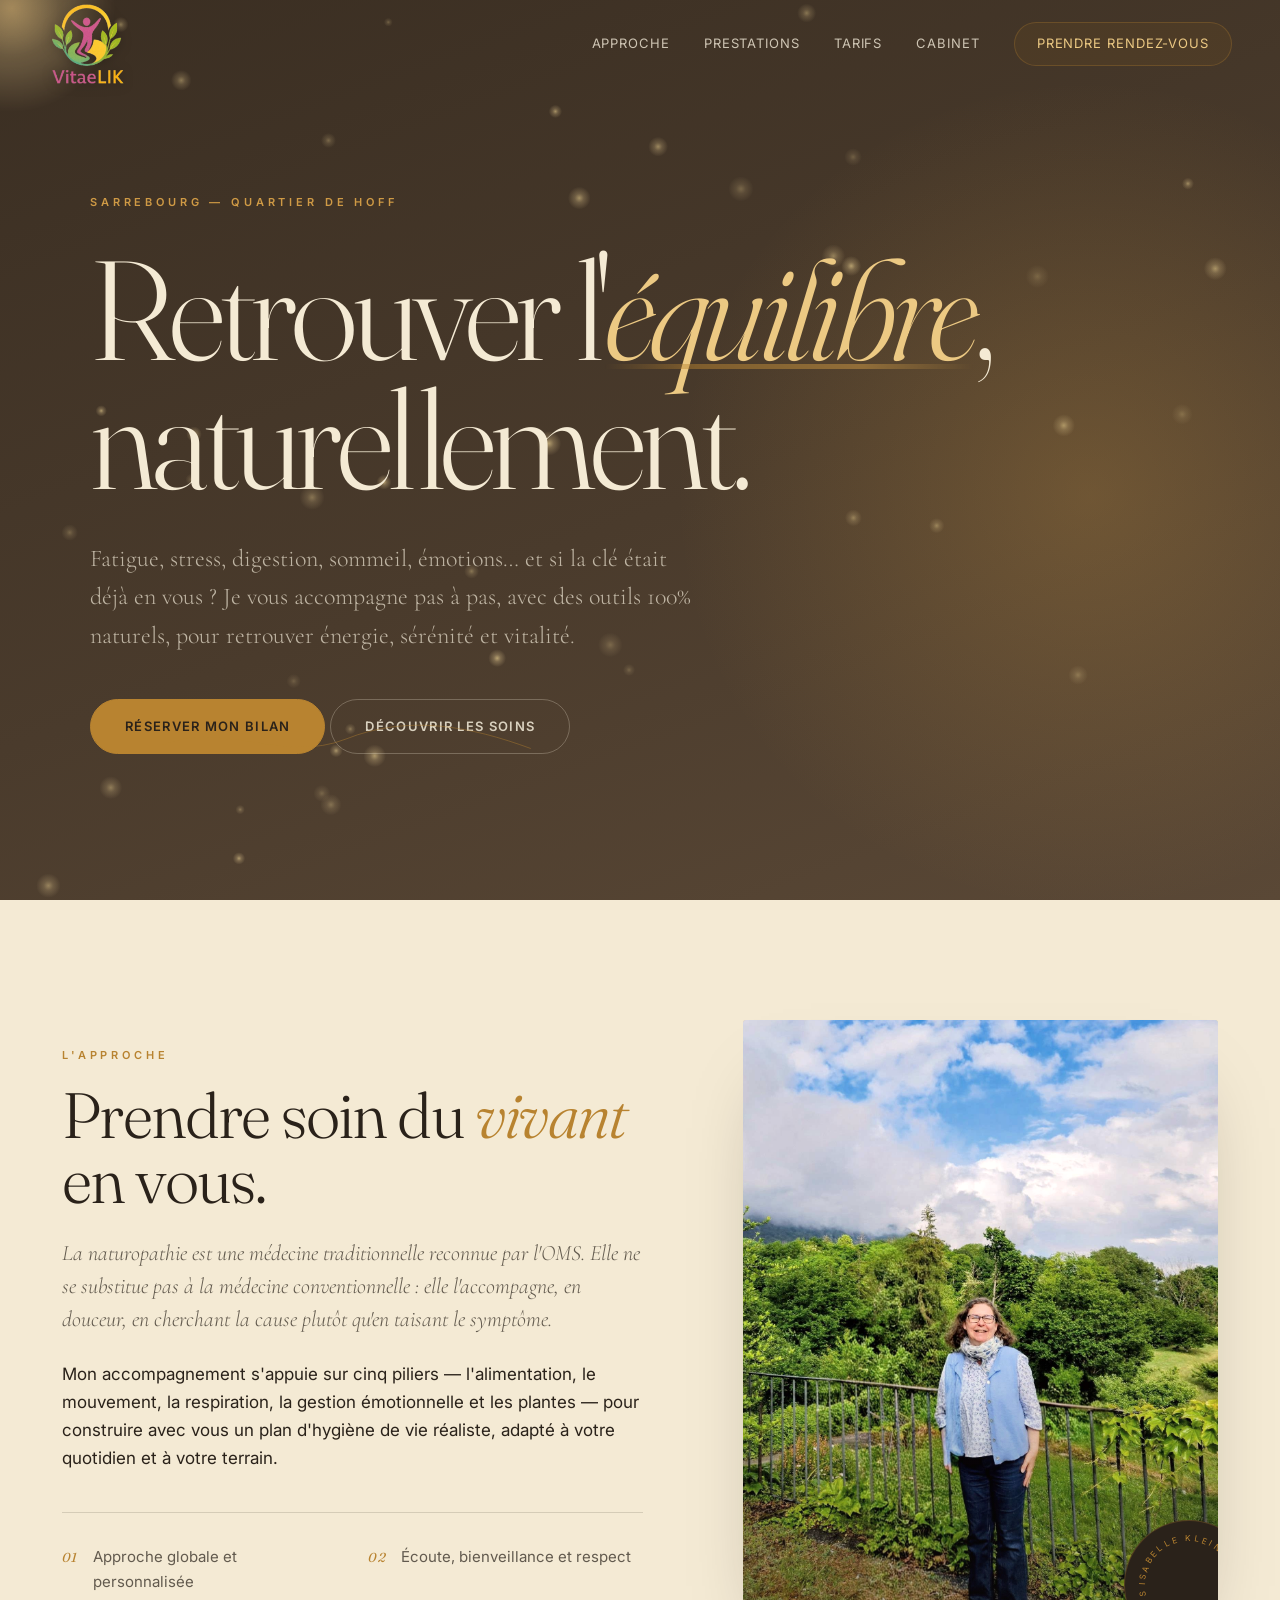
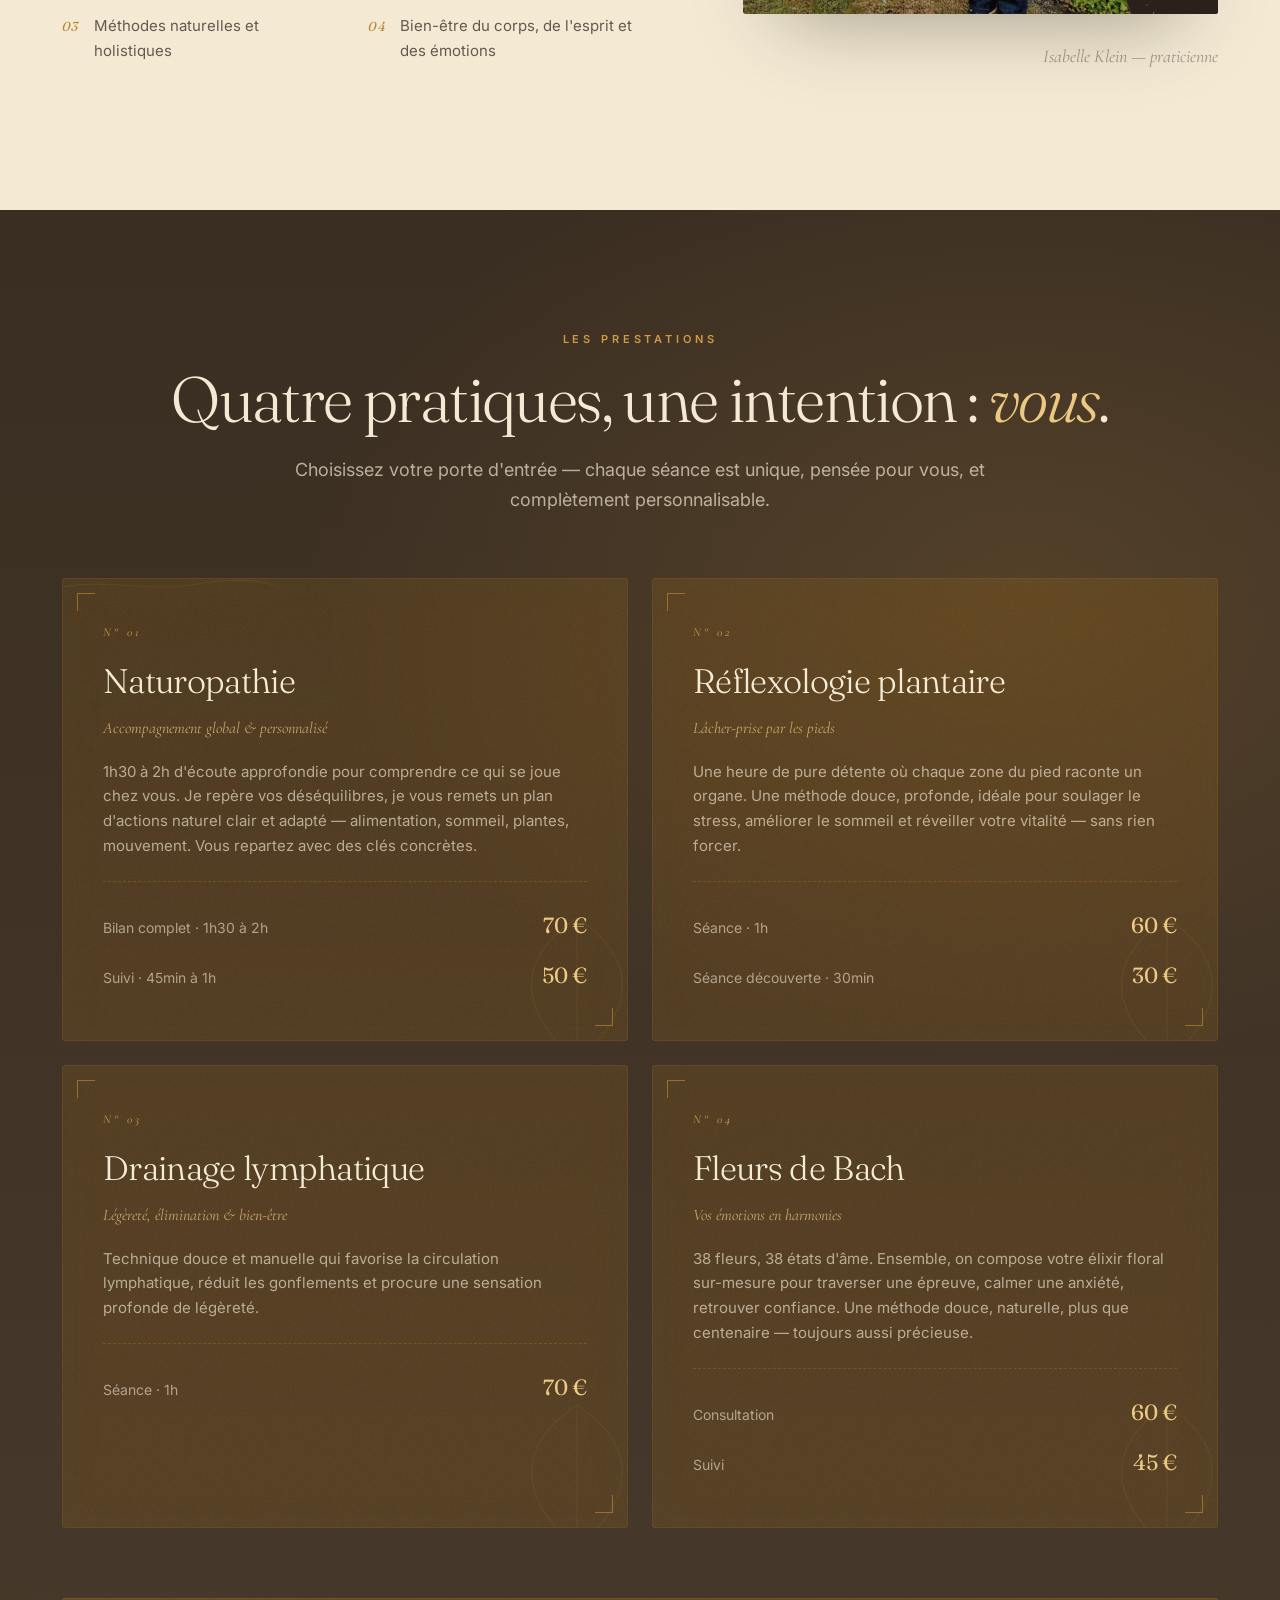
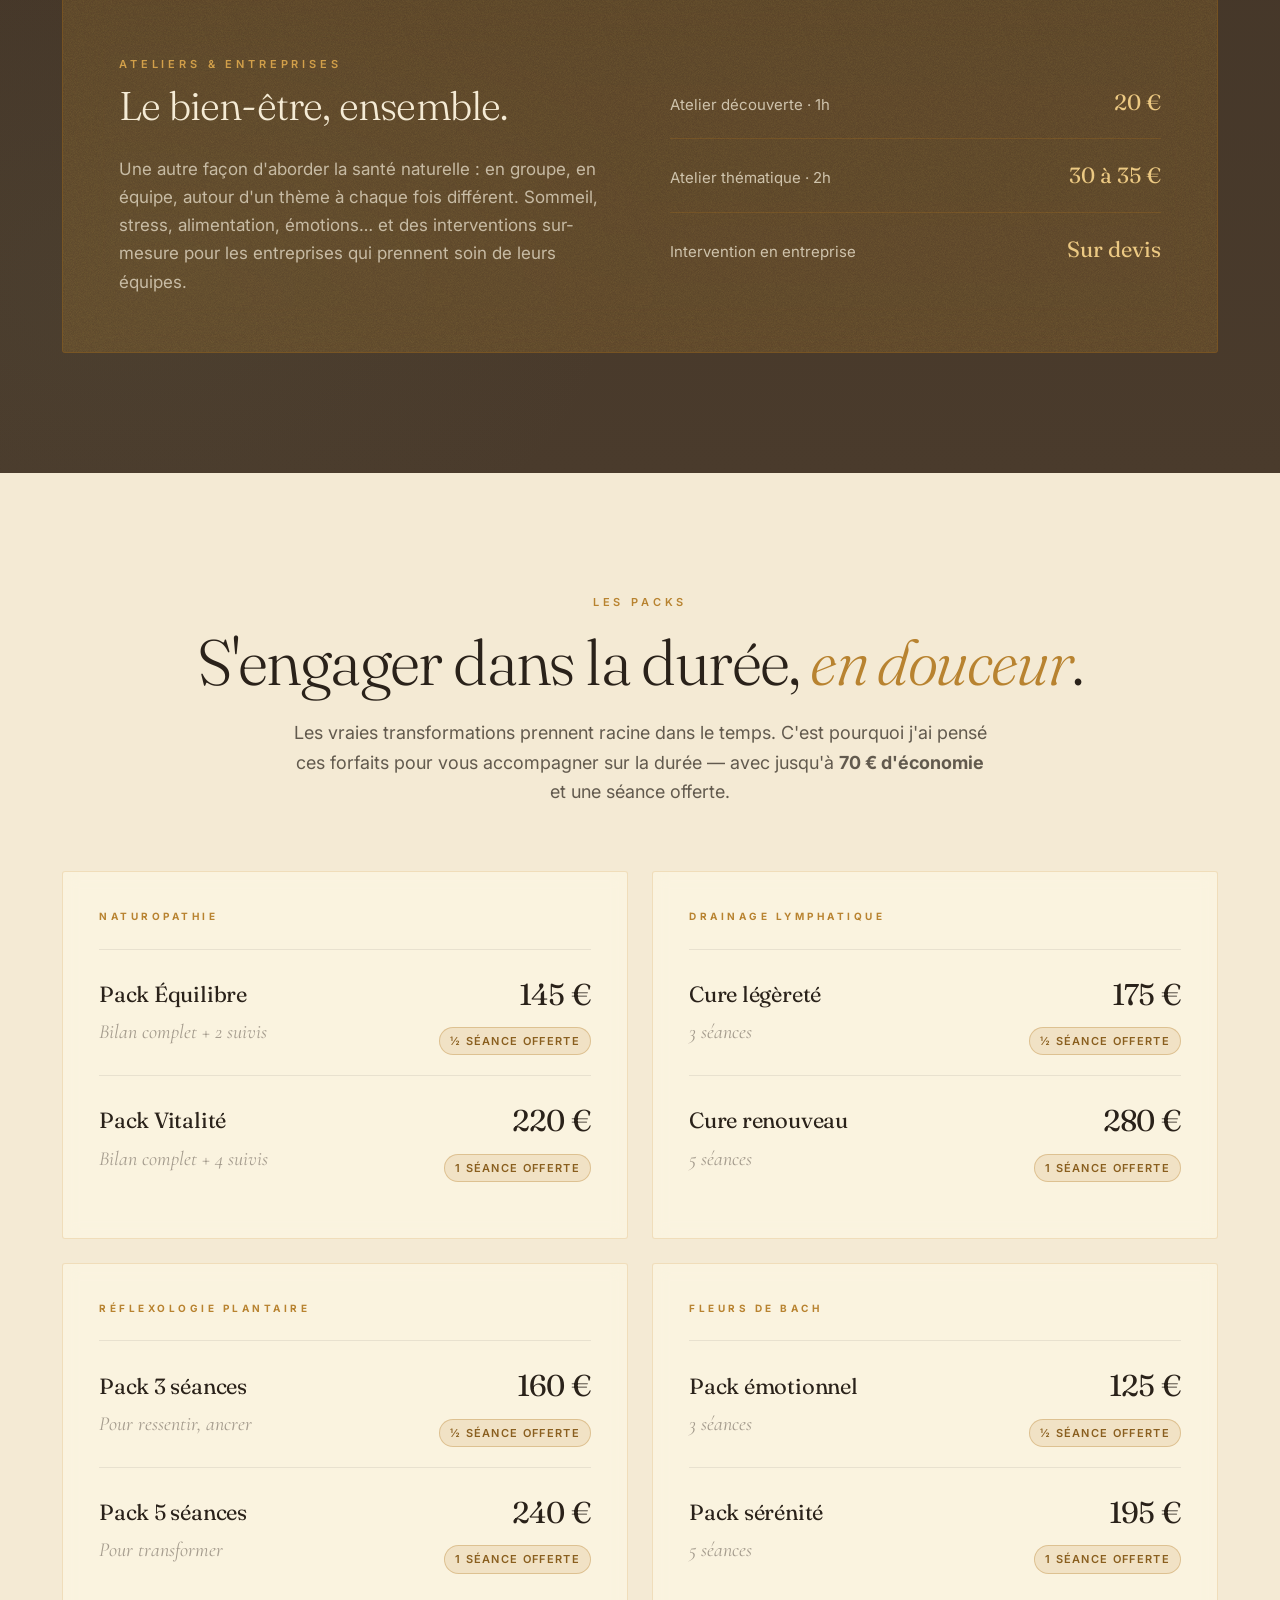
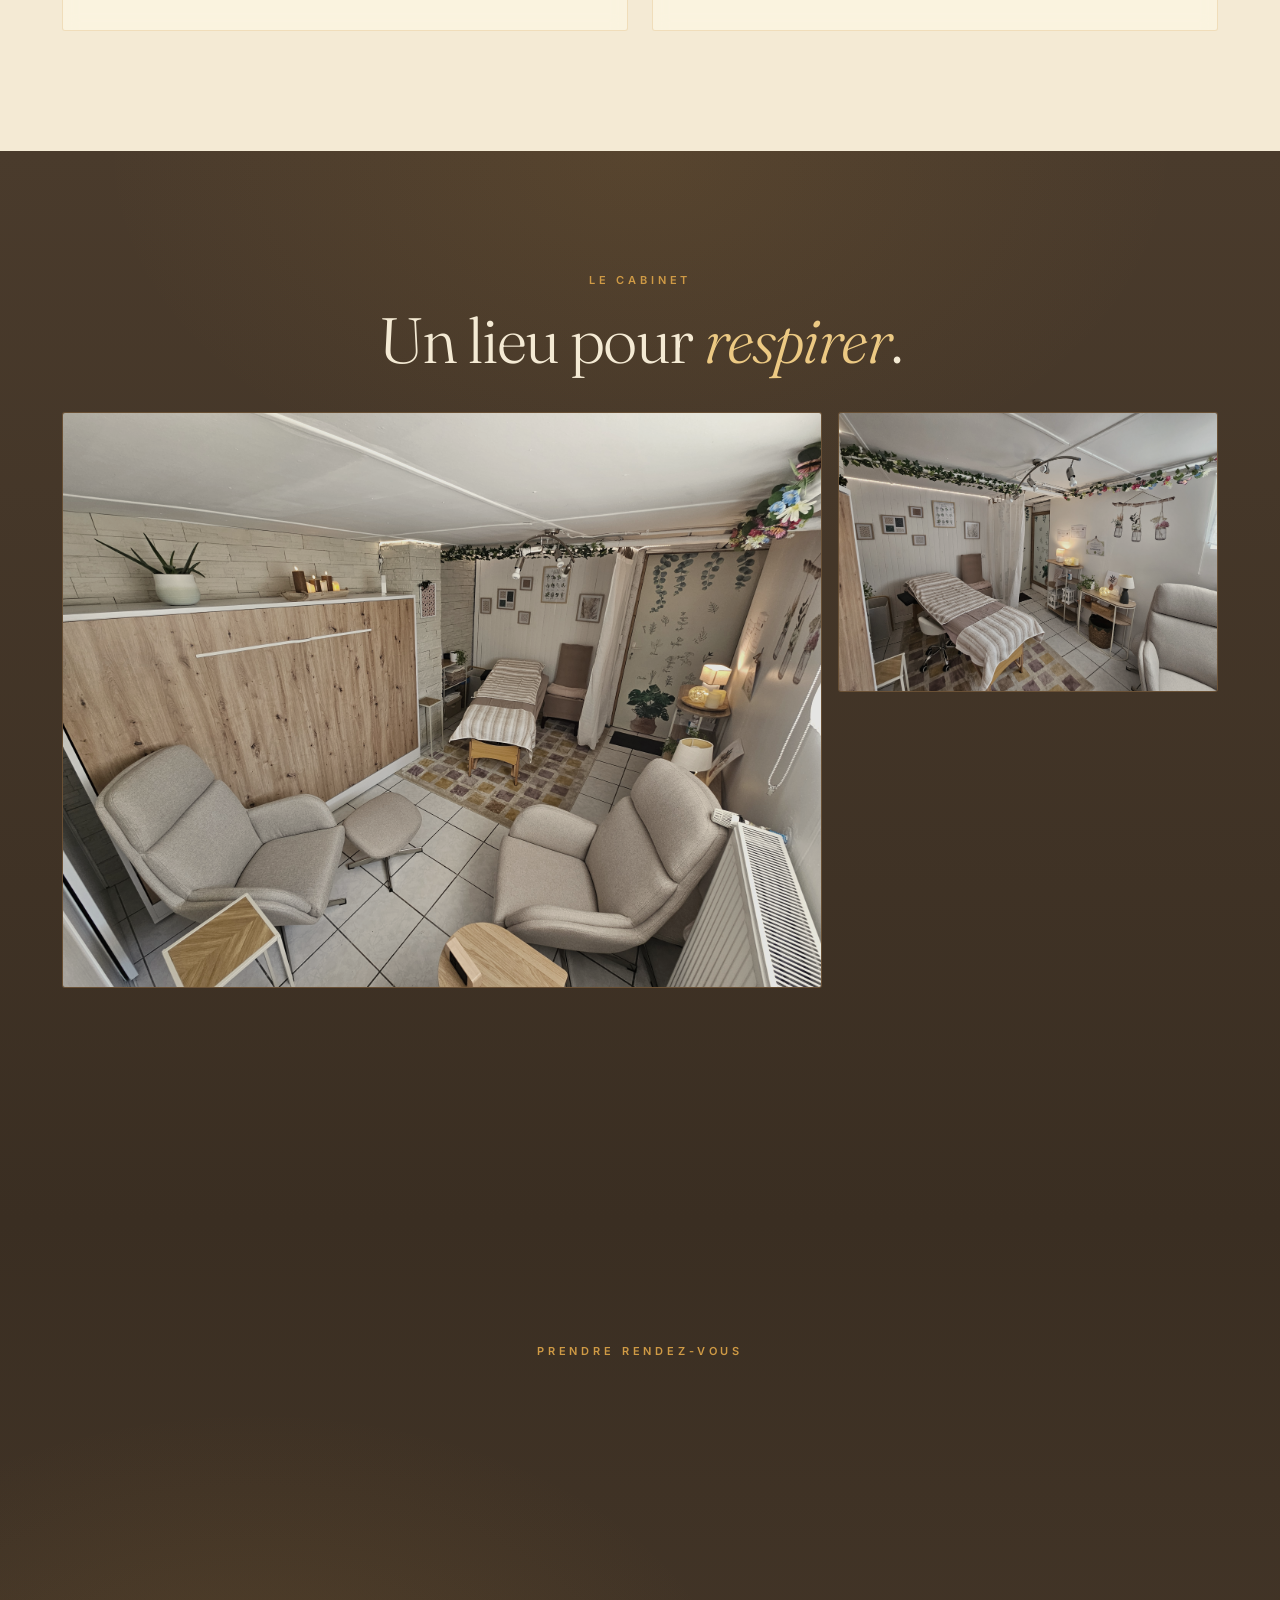
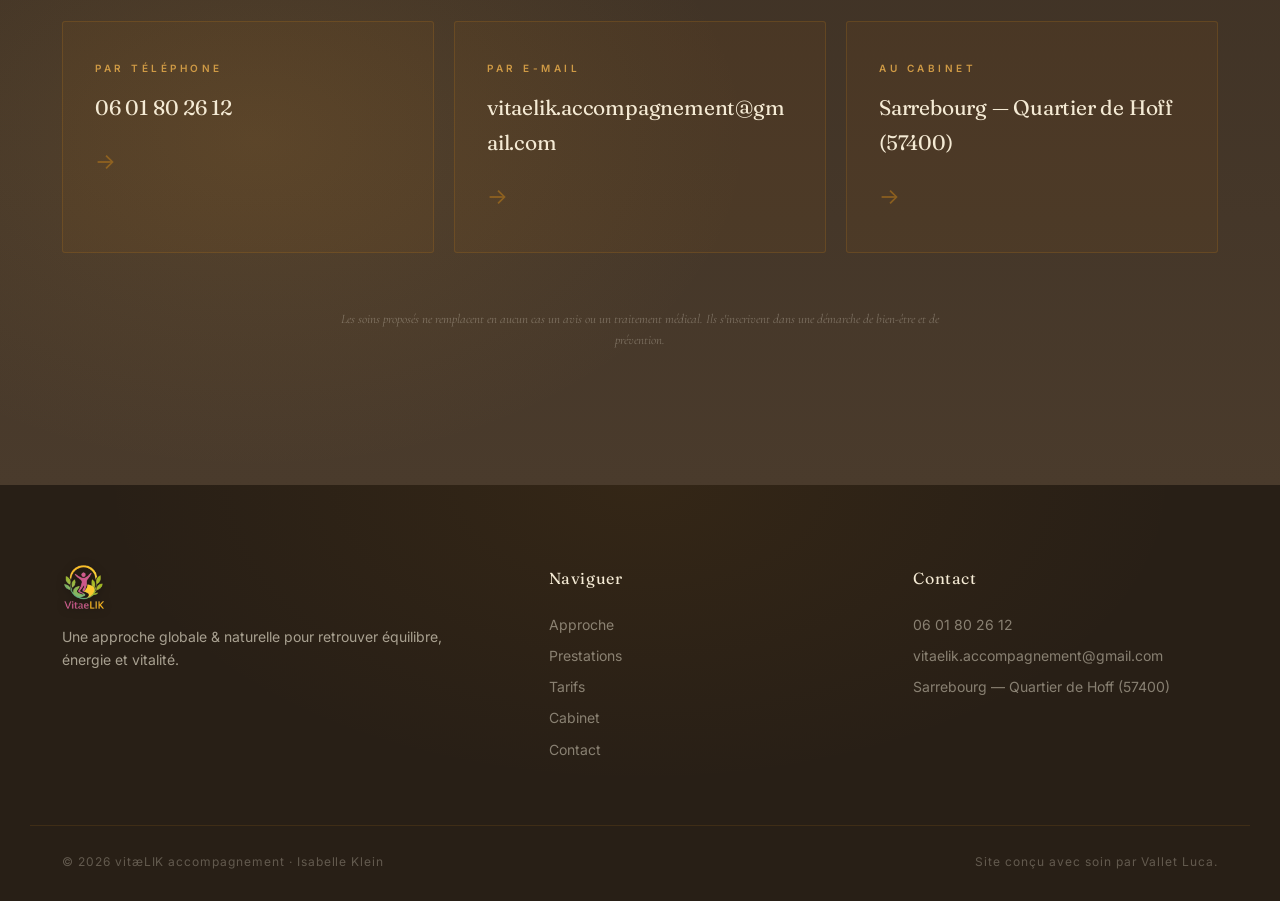
==== commit f0585ee3: "changement nom + particule souris" ====
--- a/index.html
+++ b/index.html
@@ -14,7 +14,8 @@
 <body>
 
   <!-- Curseur lumineux qui suit la souris -->
-  <div class="cursor-light" id="cursorLight" aria-hidden="true"></div>
+  <div class="cursor-light cursor-light--glow" id="cursorLightGlow" aria-hidden="true"></div>
+  <div class="cursor-light cursor-light--shadow" id="cursorLightShadow" aria-hidden="true"></div>
 
   <!-- Pollen flottant -->
   <canvas class="pollen-canvas" id="pollenCanvas" aria-hidden="true"></canvas>
@@ -346,9 +347,9 @@
           <span class="cc-value">06 01 80 26 12</span>
           <span class="cc-arrow">→</span>
         </a>
-        <a class="contact-card" href="mailto:vitalik.accompagnement@gmail.com">
+        <a class="contact-card" href="mailto:vitaelik.accompagnement@gmail.com">
           <span class="cc-label">par e-mail</span>
-          <span class="cc-value">vitalik.accompagnement@gmail.com</span>
+          <span class="cc-value">vitaelik.accompagnement@gmail.com</span>
           <span class="cc-arrow">→</span>
         </a>
         <a class="contact-card" href="https://maps.google.com/?q=Sarrebourg+Hoff+57400" target="_blank" rel="noopener">
@@ -381,7 +382,7 @@
       <div>
         <h5>Contact</h5>
         <a href="tel:+33601802612">06 01 80 26 12</a>
-        <a href="mailto:vitalik.accompagnement@gmail.com">vitalik.accompagnement@gmail.com</a>
+        <a href="mailto:vitaelik.accompagnement@gmail.com">vitaelik.accompagnement@gmail.com</a>
         <span>Sarrebourg — Quartier de Hoff (57400)</span>
       </div>
     </div>
--- a/styles.css
+++ b/styles.css
@@ -100,16 +100,30 @@
 .cursor-light {
   position: fixed;
   top: 0; left: 0;
-  width: 720px; height: 720px;
-  pointer-events: none;
-  z-index: -1;
+  pointer-events: none;
+  transform: translate(-50%, -50%);
+  will-change: transform;
+  border-radius: 50%;
+}
+/* Sur fonds sombres (taupe) : screen ajoute une lueur dorée chaude */
+.cursor-light--glow {
+  width: 225px; height: 225px;
   background: radial-gradient(circle at center,
-    rgba(236, 201, 131, .35) 0%,
-    rgba(236, 201, 131, .12) 30%,
+    rgba(236, 201, 131, .70) 0%,
+    rgba(236, 201, 131, .28) 30%,
     rgba(236, 201, 131, 0) 65%);
-  transform: translate(-50%, -50%);
+  mix-blend-mode: screen;
+  z-index: 2;
+}
+/* Sur fonds clairs (crème) : multiply assombrit subtilement — visible */
+.cursor-light--shadow {
+  width: 150px; height: 150px;
+  background: radial-gradient(circle at center,
+    rgba(110, 70, 15, .22) 0%,
+    rgba(110, 70, 15, .08) 38%,
+    rgba(110, 70, 15, 0) 62%);
   mix-blend-mode: multiply;
-  will-change: transform;
+  z-index: 2;
 }
 @media (hover: none) { .cursor-light { display: none; } }
 
